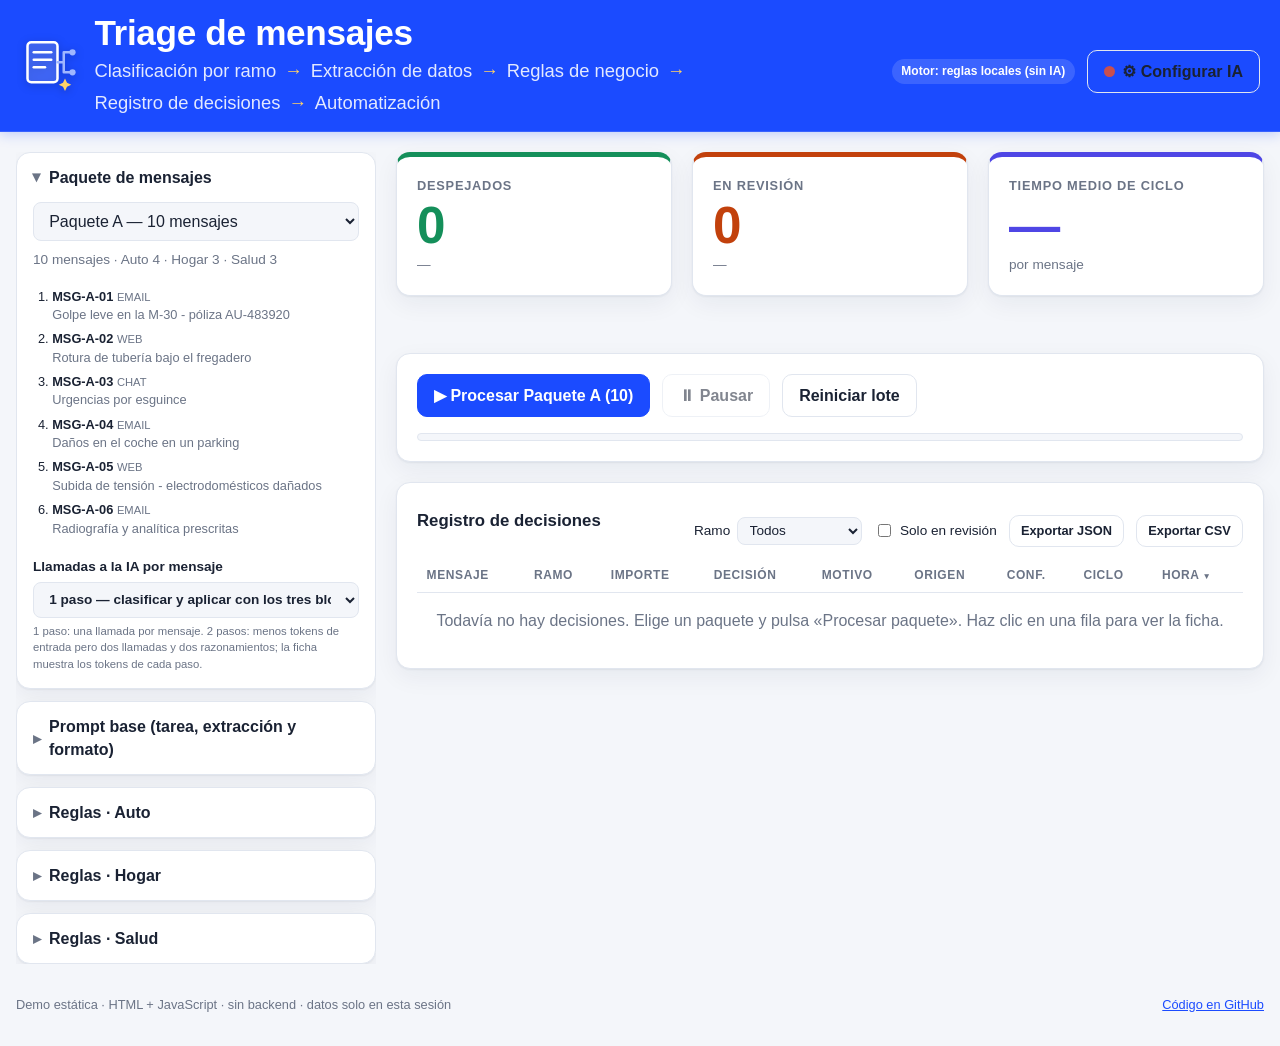
==== index.html @ 69321f31 "Update index.html Añadido el concepto de "automatización" a la cabecera" ====
<!DOCTYPE html>
<html lang="es">
<head>
  <meta charset="utf-8">
  <meta name="viewport" content="width=device-width, initial-scale=1">
  <title>Triage de mensajes — seguros</title>
  <meta name="description" content="Demo de triaje de mensajes de clientes de una aseguradora: clasificación por ramo, extracción de datos y aplicación de reglas con Azure AI Foundry.">
  <link rel="stylesheet" href="styles.css">
</head>
<body>
  <header class="topbar">
    <div class="brand">
      <svg class="brand-icon" viewBox="0 0 48 48" width="60" height="60" aria-hidden="true" focusable="false">
        <!-- documento con líneas de texto -->
        <rect x="6" y="5" width="24" height="32" rx="3" fill="rgba(255,255,255,.16)" stroke="#fff" stroke-width="2"/>
        <line x1="11" y1="13" x2="25" y2="13" stroke="#fff" stroke-width="2" stroke-linecap="round"/>
        <line x1="11" y1="19" x2="25" y2="19" stroke="#fff" stroke-width="2" stroke-linecap="round"/>
        <line x1="11" y1="25" x2="20" y2="25" stroke="#fff" stroke-width="2" stroke-linecap="round"/>
        <!-- ramificación de clasificación -->
        <path d="M30 21 H35 M35 21 V13 H41 M35 21 V29 H41" fill="none" stroke="#9fb6ff" stroke-width="2" stroke-linecap="round" stroke-linejoin="round"/>
        <circle cx="42" cy="13" r="2.5" fill="#9fb6ff"/>
        <circle cx="42" cy="29" r="2.5" fill="#9fb6ff"/>
        <!-- destello de IA -->
        <path d="M36 34 l1.6 3.4 3.4 1.6 -3.4 1.6 -1.6 3.4 -1.6 -3.4 -3.4 -1.6 3.4 -1.6 z" fill="#ffd166"/>
      </svg>
      <div>
        <h1>Triage de mensajes</h1>
        <p class="subtitle">
          <span>Clasificación por ramo</span><span class="arrow" aria-hidden="true">→</span>
          <span>Extracción de datos</span><span class="arrow" aria-hidden="true">→</span>
          <span>Reglas de negocio</span><span class="arrow" aria-hidden="true">→</span>
          <span>Registro de decisiones</span><span class="arrow" aria-hidden="true">→</span>
          <span>Automatización</span>
        </p>
      </div>
    </div>
    <div class="row">
      <span id="mode-badge" class="badge">Motor: reglas</span>
      <button id="btn-toggle-config" class="btn btn-ghost btn-topbar" type="button" aria-expanded="false" aria-controls="config-panel"><span id="ai-dot" class="dot dot-off" aria-hidden="true"></span> ⚙ Configurar IA</button>
    </div>
  </header>

  <!-- Conexión Azure AI Foundry (arriba, plegable) -->
  <section id="config-panel" class="card config" hidden>
    <h2>Azure AI Foundry</h2>
    <p class="hint">
      La configuración se guarda solo en <code>sessionStorage</code> (se borra al cerrar la pestaña) y la clave se envía
      directamente a tu endpoint de Azure. Sin clave, el triaje usa un motor local de reglas por palabras clave (modo degradado).
    </p>
    <div class="grid-2">
      <label>
        <span>Endpoint</span>
        <input id="cfg-endpoint" type="url" placeholder="https://mi-recurso.services.ai.azure.com/openai/v1/responses" autocomplete="off" spellcheck="false">
        <small>URL del recurso. Si pegas la URL completa del portal (<code>…/openai/v1/responses</code> o <code>…/chat/completions</code>) la ruta se selecciona sola.</small>
      </label>
      <label>
        <span>Deployment / modelo</span>
        <input id="cfg-deployment" type="text" placeholder="gpt-5-nano" autocomplete="off" spellcheck="false">
      </label>
      <label>
        <span>Ruta de API</span>
        <select id="cfg-route">
          <option value="v1">v1 — /openai/v1/chat/completions (sin api-version)</option>
          <option value="responses">Responses API — /openai/v1/responses (sin api-version)</option>
          <option value="deployments">Clásica — /openai/deployments/{deployment}/chat/completions</option>
          <option value="models">Foundry Models — /models/chat/completions</option>
        </select>
      </label>
      <label>
        <span>API version <small>(solo rutas clásica y Foundry Models)</small></span>
        <input id="cfg-api-version" type="text" placeholder="2024-10-21 · 2024-05-01-preview" autocomplete="off" spellcheck="false">
      </label>
      <label>
        <span>API key</span>
        <input id="cfg-api-key" type="password" placeholder="••••••••••••••••" autocomplete="off" spellcheck="false">
      </label>
    </div>
    <div class="row">
      <button id="btn-test-ai" class="btn" type="button">Probar conexión</button>
      <button id="btn-clear-ai" class="btn btn-ghost" type="button">Borrar clave</button>
      <span id="ai-status" class="status" role="status" aria-live="polite"></span>
    </div>
  </section>

  <div class="layout">
    <!-- Barra lateral de ajustes -->
    <aside class="sidebar" aria-label="Ajustes">
      <details class="card section" open>
        <summary>Paquete de mensajes</summary>
        <div class="section-body">
          <select id="sel-paquete" aria-label="Paquete de mensajes"></select>
          <p id="paquete-desc" class="hint"></p>
          <ol id="paquete-lista" class="msg-list"></ol>
          <label>
            <span>Llamadas a la IA por mensaje</span>
            <select id="sel-estrategia">
              <option value="1paso">1 paso — clasificar y aplicar con los tres bloques de reglas</option>
              <option value="2pasos">2 pasos — clasificar ramo, luego reglas solo de ese ramo</option>
            </select>
            <small>1 paso: una llamada por mensaje. 2 pasos: menos tokens de entrada pero dos llamadas y dos razonamientos; la ficha muestra los tokens de cada paso.</small>
          </label>
        </div>
      </details>
      <div id="prompt-sections"></div>
    </aside>

    <!-- Panel principal -->
    <main class="content">
      <section class="counters" aria-label="Indicadores">
        <article class="card counter counter-ok">
          <span class="counter-label">Despejados</span>
          <span id="cnt-cleared" class="counter-value">0</span>
          <span id="pct-cleared" class="counter-sub">—</span>
        </article>
        <article class="card counter counter-review">
          <span class="counter-label">En revisión</span>
          <span id="cnt-review" class="counter-value">0</span>
          <span id="pct-review" class="counter-sub">—</span>
        </article>
        <article class="card counter counter-time">
          <span class="counter-label">Tiempo medio de ciclo</span>
          <span id="cnt-cycle" class="counter-value">—</span>
          <span id="cycle-sub" class="counter-sub">por mensaje</span>
        </article>
      </section>
      <div id="ramo-chips" class="chips" aria-label="Desglose por ramo"></div>

      <section class="card actions">
        <div class="row wrap">
          <button id="btn-run" class="btn btn-primary" type="button">▶ Procesar paquete</button>
          <button id="btn-pause" class="btn" type="button" disabled>⏸ Pausar</button>
          <button id="btn-reset" class="btn btn-ghost" type="button">Reiniciar lote</button>
          <span id="run-status" class="status" role="status" aria-live="polite"></span>
        </div>
        <div class="progress" aria-hidden="true"><div id="progress-bar" class="progress-bar"></div></div>
      </section>

      <section class="card log">
        <div class="row wrap between">
          <h2>Registro de decisiones <span id="log-count" class="muted"></span></h2>
          <div class="row wrap">
            <label class="inline">Ramo
              <select id="filter-ramo">
                <option value="">Todos</option>
                <option>Auto</option>
                <option>Hogar</option>
                <option>Salud</option>
                <option>Indeterminado</option>
              </select>
            </label>
            <label class="inline"><input id="filter-review" type="checkbox"> Solo en revisión</label>
            <button id="btn-export-json" class="btn btn-ghost btn-sm" type="button">Exportar JSON</button>
            <button id="btn-export-csv" class="btn btn-ghost btn-sm" type="button">Exportar CSV</button>
          </div>
        </div>
        <div class="table-wrap">
          <table id="log-table">
            <thead>
              <tr>
                <th data-sort="id">Mensaje</th>
                <th data-sort="ramo">Ramo</th>
                <th data-sort="importe">Importe</th>
                <th data-sort="decision">Decisión</th>
                <th>Motivo</th>
                <th data-sort="origen">Origen</th>
                <th data-sort="confianza">Conf.</th>
                <th data-sort="duracion_ms">Ciclo</th>
                <th data-sort="timestamp">Hora</th>
              </tr>
            </thead>
            <tbody id="log-body"></tbody>
          </table>
          <p id="log-empty" class="muted center">Todavía no hay decisiones. Elige un paquete y pulsa «Procesar paquete». Haz clic en una fila para ver la ficha.</p>
        </div>
      </section>
    </main>
  </div>

  <!-- Ficha de un mensaje -->
  <dialog id="modal" class="modal" aria-labelledby="modal-title">
    <div class="modal-head">
      <div>
        <h2 id="modal-title"></h2>
        <p id="modal-subtitle" class="muted"></p>
      </div>
      <button id="modal-close" class="btn btn-ghost" type="button" aria-label="Cerrar">✕</button>
    </div>
    <div class="modal-body">
      <div class="modal-col">
        <h3>Mensaje</h3>
        <dl id="modal-mensaje" class="kv"></dl>
        <pre id="modal-texto" class="msg-text"></pre>
        <h3>Datos extraídos</h3>
        <dl id="modal-datos" class="kv"></dl>
      </div>
      <div class="modal-col modal-decision">
        <h3>Ramo</h3>
        <p id="modal-ramo"></p>
        <ul id="modal-ramo-criterios" class="ramo-criterios"></ul>
        <h3>Criterios de decisión</h3>
        <ul id="modal-criterios" class="criterios"></ul>
        <h3>Decisión</h3>
        <dl id="modal-resultado" class="kv"></dl>
        <details>
          <summary>Respuesta cruda del modelo</summary>
          <pre id="modal-raw" class="raw"></pre>
        </details>
      </div>
    </div>
  </dialog>

  <footer class="footer">
    <span>Demo estática · HTML + JavaScript · sin backend · datos solo en esta sesión</span>
    <a href="https://github.com/nachoenjuto/fnol-triage" target="_blank" rel="noopener">Código en GitHub</a>
  </footer>

  <script src="data/mensajes.js"></script>
  <script src="prompts.js"></script>
  <script src="app.js"></script>
</body>
</html>
---- styles.css ----
:root {
  --bg: #f4f6fa;
  --surface: #ffffff;
  --text: #1a2233;
  --muted: #6b7486;
  --border: #e1e6ef;
  --primary: #1B4BFF;
  --header: #1B4BFF;
  --primary-ink: #ffffff;
  --ok: #148f5a;
  --ok-bg: #e6f6ee;
  --review: #c2410c;
  --review-bg: #fff1e8;
  --time: #4f46e5;
  --time-bg: #eef0ff;
  --error: #b91c1c;
  --auto: #0e7490;   --auto-bg: #e0f7fa;
  --hogar: #7c3aed;  --hogar-bg: #f1eafe;
  --salud: #be185d;  --salud-bg: #fce7f3;
  --radius: 14px;
  --shadow: 0 1px 2px rgba(20, 30, 60, .06), 0 8px 24px rgba(20, 30, 60, .06);
  color-scheme: light dark;
}
@media (prefers-color-scheme: dark) {
  :root {
    --bg: #0f1420; --surface: #182034; --text: #e8ecf5; --muted: #97a1b8; --border: #2a3450;
    --ok-bg: #0f2e22; --review-bg: #3a1d0e; --time-bg: #1c1f4a;
    --auto-bg: #0b2f36; --hogar-bg: #2a1a4d; --salud-bg: #451028;
    --shadow: 0 1px 2px rgba(0, 0, 0, .4), 0 8px 24px rgba(0, 0, 0, .35);
  }
}

* { box-sizing: border-box; }
html, body { margin: 0; }
body { font-family: -apple-system, BlinkMacSystemFont, "Segoe UI", Inter, Roboto, sans-serif; background: var(--bg); color: var(--text); line-height: 1.45; }
h1 { font-size: 2.2rem; margin: 0; letter-spacing: -.01em; line-height: 1.1; }
h2 { font-size: 1.05rem; margin: 0 0 .5rem; }
h3 { font-size: .8rem; text-transform: uppercase; letter-spacing: .06em; color: var(--muted); margin: 1rem 0 .4rem; }
code { font-family: ui-monospace, SFMono-Regular, Menlo, monospace; font-size: .9em; }
a { color: var(--primary); }
.small { font-size: .8rem; }

.topbar { display: flex; align-items: center; justify-content: space-between; gap: 1rem; padding: .9rem 1.25rem; background: var(--header); color: #fff; border-bottom: 1px solid rgba(255,255,255,.12); position: sticky; top: 0; z-index: 5; box-shadow: 0 2px 12px rgba(27, 75, 255, .25); }
.brand { display: flex; align-items: center; gap: .9rem; }
.brand-icon { flex: none; filter: drop-shadow(0 2px 4px rgba(0,0,0,.25)); }
.subtitle { margin: .3rem 0 0; color: rgba(255,255,255,.88); font-size: 1.15rem; display: flex; flex-wrap: wrap; align-items: center; gap: .35rem .5rem; }
.subtitle .arrow { color: #ffd166; font-weight: 700; }
.topbar .badge { background: rgba(255,255,255,.14); color: #fff; }
.btn-topbar { background: #fff; color: var(--header); border-color: #fff; display: inline-flex; align-items: center; gap: .45rem; white-space: nowrap; }
.btn-topbar:hover { background: #eef2ff; }
.dot { width: .7rem; height: .7rem; border-radius: 50%; display: inline-block; }
.dot-on { background: #3a9d5d; }
.dot-off { background: #c94f4f; }

.card { background: var(--surface); border: 1px solid var(--border); border-radius: var(--radius); padding: 1.25rem; box-shadow: var(--shadow); }
.config { margin: 1.25rem 1rem 0; }

/* Layout dos columnas */
.layout { display: grid; grid-template-columns: 360px minmax(0, 1fr); gap: 1.25rem; padding: 1.25rem 1rem 2rem; align-items: start; }
.sidebar { display: grid; gap: .75rem; position: sticky; top: 4.5rem; max-height: calc(100vh - 5.5rem); overflow-y: auto; }
#prompt-sections { display: grid; gap: .75rem; }
.content { display: grid; gap: 1.25rem; min-width: 0; }
.content > * { min-width: 0; }
@media (max-width: 960px) {
  .layout { grid-template-columns: 1fr; }
  .sidebar { position: static; max-height: none; }
}

/* Secciones colapsables */
.section { padding: 0; }
.section > summary { cursor: pointer; padding: .8rem 1rem; font-weight: 700; list-style: none; display: flex; align-items: center; gap: .5rem; }
.section > summary::before { content: '▸'; color: var(--muted); transition: transform .15s; }
.section[open] > summary::before { transform: rotate(90deg); }
.section > summary::-webkit-details-marker { display: none; }
.section-body { padding: 0 1rem 1rem; display: grid; gap: .6rem; }
.edited-flag { font-size: .7rem; font-weight: 600; color: var(--review); background: var(--review-bg); padding: .1rem .45rem; border-radius: 999px; }
.msg-list { margin: 0; padding-left: 1.2rem; font-size: .8rem; display: grid; gap: .35rem; max-height: 260px; overflow-y: auto; }
.msg-id { font-weight: 700; }
.msg-canal { color: var(--muted); font-size: .7rem; text-transform: uppercase; }
.msg-asunto { color: var(--muted); }

/* Formularios */
.hint { color: var(--muted); font-size: .85rem; margin: 0 0 .5rem; }
.grid-2 { display: grid; grid-template-columns: repeat(auto-fit, minmax(240px, 1fr)); gap: .9rem 1.25rem; }
label { display: grid; gap: .3rem; font-size: .85rem; font-weight: 600; }
label small { font-weight: 400; color: var(--muted); }
label.inline { display: inline-flex; align-items: center; gap: .4rem; font-weight: 500; }
input[type="text"], input[type="url"], input[type="password"], select, textarea { width: 100%; padding: .55rem .7rem; border: 1px solid var(--border); border-radius: 8px; background: var(--bg); color: var(--text); font: inherit; }
textarea { font-family: ui-monospace, SFMono-Regular, Menlo, monospace; font-size: .78rem; line-height: 1.4; resize: vertical; }
input:focus, select:focus, textarea:focus { outline: 2px solid var(--primary); outline-offset: 1px; }
label.inline select { width: auto; padding: .3rem .5rem; }

/* Botones */
.btn { font: inherit; font-weight: 600; padding: .55rem 1rem; border-radius: 10px; cursor: pointer; border: 1px solid var(--border); background: var(--surface); color: var(--text); transition: transform .06s ease, background .15s; }
.btn:hover { background: var(--bg); }
.btn:active { transform: translateY(1px); }
.btn:disabled { opacity: .55; cursor: not-allowed; }
.btn-primary { background: var(--primary); color: var(--primary-ink); border-color: var(--primary); }
.btn-primary:hover { background: #1849c9; }
.btn-ghost { background: transparent; }
.btn-sm { padding: .35rem .7rem; font-size: .8rem; }

.row { display: flex; align-items: center; gap: .75rem; margin-top: .75rem; }
.row.wrap { flex-wrap: wrap; }
.row.between { justify-content: space-between; margin-top: 0; }
.status { font-size: .85rem; color: var(--muted); }
.status.ok { color: var(--ok); }
.status.error { color: var(--error); }
.badge { font-size: .75rem; font-weight: 600; padding: .25rem .6rem; border-radius: 999px; background: var(--time-bg); color: var(--time); white-space: nowrap; }
.muted { color: var(--muted); font-weight: 400; }
.center { text-align: center; }

/* Contadores */
.counters { display: grid; grid-template-columns: repeat(auto-fit, minmax(200px, 1fr)); gap: 1.25rem; }
.counter { display: grid; gap: .25rem; border-top: 5px solid var(--border); }
.counter-label { font-size: .8rem; font-weight: 700; text-transform: uppercase; letter-spacing: .06em; color: var(--muted); }
.counter-value { font-size: 3.2rem; font-weight: 800; line-height: 1; font-variant-numeric: tabular-nums; }
.counter-sub { font-size: .85rem; color: var(--muted); }
.counter-ok { border-top-color: var(--ok); } .counter-ok .counter-value { color: var(--ok); }
.counter-review { border-top-color: var(--review); } .counter-review .counter-value { color: var(--review); }
.counter-time { border-top-color: var(--time); } .counter-time .counter-value { color: var(--time); }
.chips { display: flex; gap: .5rem; flex-wrap: wrap; margin-top: -.5rem; min-height: 1.6rem; }
.chip { font-size: .78rem; font-weight: 700; padding: .2rem .6rem; border-radius: 999px; background: var(--bg); border: 1px solid var(--border); }
.chip-auto { color: var(--auto); background: var(--auto-bg); }
.chip-hogar { color: var(--hogar); background: var(--hogar-bg); }
.chip-salud { color: var(--salud); background: var(--salud-bg); }

/* Progreso */
.actions .row { margin-top: 0; }
.progress { height: 8px; background: var(--bg); border-radius: 999px; overflow: hidden; margin-top: 1rem; border: 1px solid var(--border); }
.progress-bar { height: 100%; width: 0; background: linear-gradient(90deg, var(--primary), var(--time)); transition: width .15s; }

/* Registro */
.table-wrap { overflow-x: auto; margin-top: .75rem; }
table { width: 100%; border-collapse: collapse; font-size: .85rem; }
th, td { text-align: left; padding: .5rem .6rem; border-bottom: 1px solid var(--border); vertical-align: top; white-space: nowrap; }
th { font-size: .75rem; text-transform: uppercase; letter-spacing: .05em; color: var(--muted); position: sticky; top: 0; background: var(--surface); }
th[data-sort] { cursor: pointer; user-select: none; }
th[data-sort]:hover { color: var(--text); }
th[data-sort].sorted::after { content: ' ▲'; font-size: .7em; }
th[data-sort].sorted[data-dir="desc"]::after { content: ' ▼'; }
td.motivo { white-space: normal; min-width: 260px; max-width: 480px; }
tbody tr { cursor: pointer; }
tbody tr:hover { background: var(--bg); }
tbody tr:focus { outline: 2px solid var(--primary); outline-offset: -2px; }
.row-review td:first-child { border-left: 3px solid var(--review); }
.row-ok td:first-child { border-left: 3px solid transparent; }
.pill { font-size: .75rem; font-weight: 700; padding: .2rem .55rem; border-radius: 999px; white-space: nowrap; }
.pill-ok { background: var(--ok-bg); color: var(--ok); }
.pill-review { background: var(--review-bg); color: var(--review); }
.pill-ramo-auto { background: var(--auto-bg); color: var(--auto); }
.pill-ramo-hogar { background: var(--hogar-bg); color: var(--hogar); }
.pill-ramo-salud { background: var(--salud-bg); color: var(--salud); }
.pill-ramo-indeterminado { background: var(--bg); color: var(--muted); border: 1px solid var(--border); }
.mark { font-size: .8rem; font-weight: 700; }
.mark.ok { color: var(--ok); }
.mark.ko { color: var(--review); }

/* Modal */
.modal { border: 1px solid var(--border); border-radius: var(--radius); padding: 0; width: min(1100px, 94vw); max-height: 90vh; background: var(--surface); color: var(--text); box-shadow: var(--shadow); }
.modal::backdrop { background: rgba(10, 15, 30, .55); }
.modal-head { display: flex; justify-content: space-between; align-items: flex-start; gap: 1rem; padding: 1rem 1.25rem; border-bottom: 1px solid var(--border); position: sticky; top: 0; background: var(--surface); }
.modal-head h2 { margin: 0 0 .25rem; }
.modal-head p { margin: 0; }
.modal-body { display: grid; grid-template-columns: 1fr 1fr; gap: 1.5rem; padding: 1rem 1.25rem 1.5rem; max-height: calc(90vh - 5rem); overflow-y: auto; }
.modal-col { min-width: 0; }
.modal-decision { border-left: 1px solid var(--border); padding-left: 1.5rem; }
@media (max-width: 760px) { .modal-body { grid-template-columns: 1fr; } .modal-decision { border-left: 0; padding-left: 0; } }
.kv { display: grid; grid-template-columns: max-content 1fr; gap: .3rem 1rem; margin: 0; font-size: .85rem; }
.kv dt { color: var(--muted); font-weight: 600; }
.kv dd { margin: 0; overflow-wrap: anywhere; }
.msg-text { white-space: pre-wrap; font: inherit; font-size: .85rem; background: var(--bg); border: 1px solid var(--border); border-radius: 8px; padding: .75rem; margin: .5rem 0 0; }
.criterios { list-style: none; margin: 0; padding: 0; display: grid; gap: .5rem; font-size: .85rem; }
.crit { display: flex; gap: .6rem; padding: .5rem .6rem; border-radius: 8px; border: 1px solid var(--border); }
.crit small { color: var(--muted); }
.crit-icon { font-weight: 800; width: 1.2rem; text-align: center; }
.crit-cumple { background: var(--ok-bg); } .crit-cumple .crit-icon { color: var(--ok); }
.crit-incumple { background: var(--review-bg); } .crit-incumple .crit-icon { color: var(--review); }
.crit-no_aplica { opacity: .7; } .crit-no_aplica .crit-icon { color: var(--muted); }
.raw { font-size: .75rem; white-space: pre-wrap; background: var(--bg); border: 1px solid var(--border); border-radius: 8px; padding: .6rem; max-height: 260px; overflow: auto; }

.footer { display: flex; justify-content: space-between; gap: 1rem; flex-wrap: wrap; padding: 0 1rem 2rem; font-size: .8rem; color: var(--muted); }
@media (max-width: 600px) { .counter-value { font-size: 2.4rem; } .topbar { flex-direction: column; align-items: flex-start; } }

.ramo-criterios { margin: .25rem 0 0; padding-left: 1.2rem; font-size: .85rem; display: grid; gap: .2rem; }
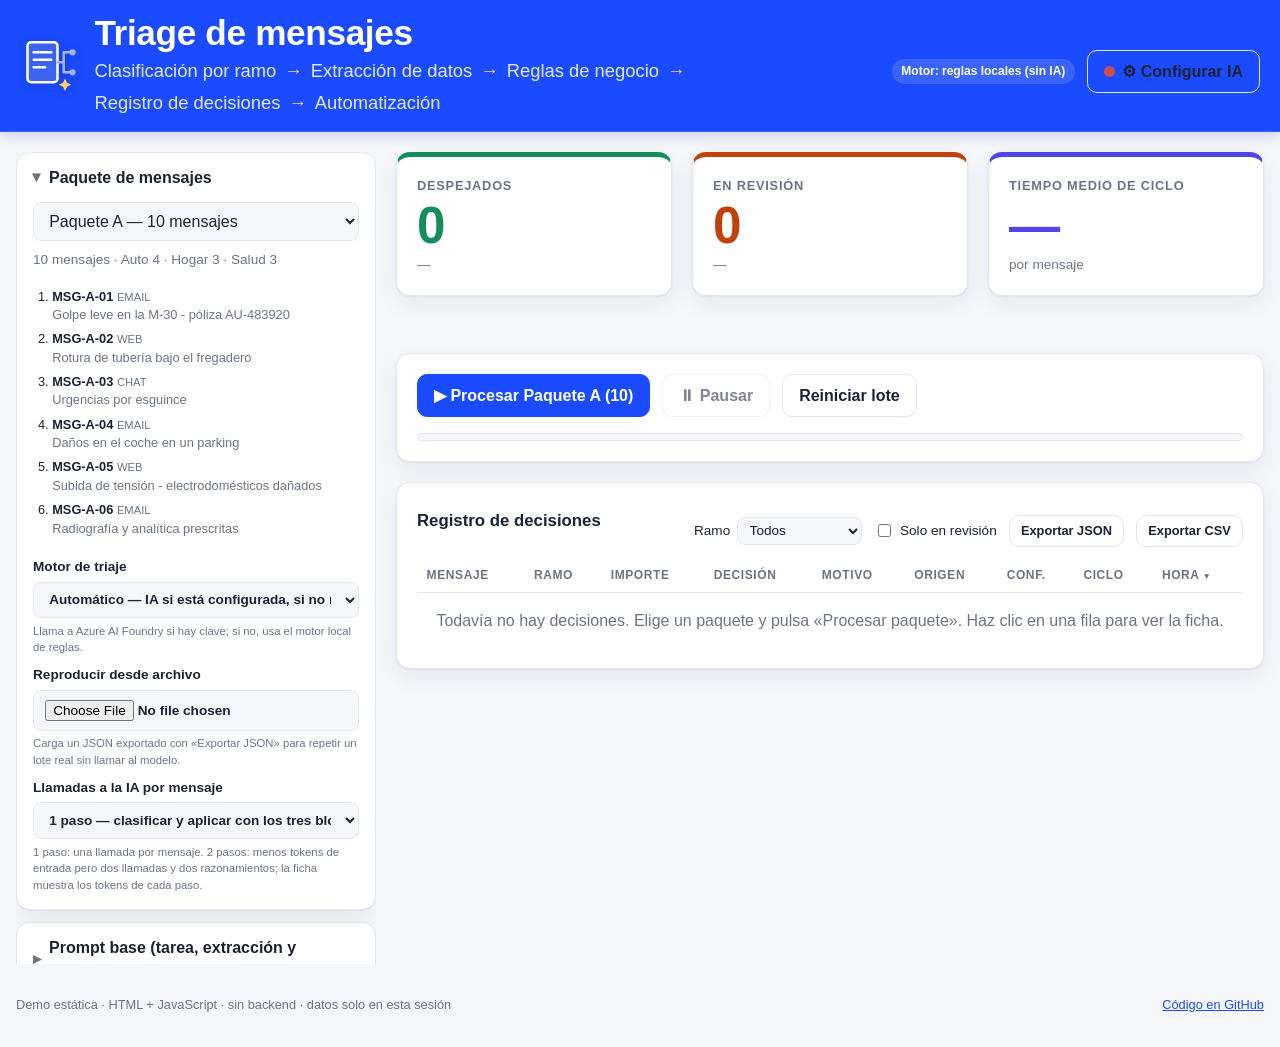
==== commit e5436a20: "Reproducción de resultados guardados y desde archivo; ficha con cajas y cabeceras - data/resultados." ====
--- a/index.html
+++ b/index.html
@@ -92,6 +92,20 @@
           <p id="paquete-desc" class="hint"></p>
           <ol id="paquete-lista" class="msg-list"></ol>
           <label>
+            <span>Motor de triaje</span>
+            <select id="sel-motor">
+              <option value="auto">Automático — IA si está configurada, si no reglas locales</option>
+              <option value="guardado">Resultados guardados — reproducción (5–7 s por mensaje)</option>
+              <option value="archivo" disabled>Archivo cargado — reproducción (5–7 s por mensaje)</option>
+            </select>
+            <small id="motor-hint"></small>
+          </label>
+          <label>
+            <span>Reproducir desde archivo</span>
+            <input id="file-replay" type="file" accept="application/json,.json">
+            <small>Carga un JSON exportado con «Exportar JSON» para repetir un lote real sin llamar al modelo.</small>
+          </label>
+          <label>
             <span>Llamadas a la IA por mensaje</span>
             <select id="sel-estrategia">
               <option value="1paso">1 paso — clasificar y aplicar con los tres bloques de reglas</option>
@@ -191,7 +205,7 @@
         <dl id="modal-mensaje" class="kv"></dl>
         <pre id="modal-texto" class="msg-text"></pre>
         <h3>Datos extraídos</h3>
-        <dl id="modal-datos" class="kv"></dl>
+        <div class="box"><dl id="modal-datos" class="kv"></dl></div>
       </div>
       <div class="modal-col modal-decision">
         <h3>Ramo</h3>
@@ -215,6 +229,7 @@
   </footer>
 
   <script src="data/mensajes.js"></script>
+  <script src="data/resultados.js"></script>
   <script src="prompts.js"></script>
   <script src="app.js"></script>
 </body>
--- a/styles.css
+++ b/styles.css
@@ -36,6 +36,9 @@
 h1 { font-size: 2.2rem; margin: 0; letter-spacing: -.01em; line-height: 1.1; }
 h2 { font-size: 1.05rem; margin: 0 0 .5rem; }
 h3 { font-size: .8rem; text-transform: uppercase; letter-spacing: .06em; color: var(--muted); margin: 1rem 0 .4rem; }
+.modal h3 { font-size: .95rem; letter-spacing: .04em; color: var(--text); margin: 1.25rem 0 .6rem; padding: 0 0 .35rem .6rem; border-bottom: 2px solid var(--border); border-left: 4px solid var(--primary); line-height: 1.2; }
+.modal h3:first-child { margin-top: .25rem; }
+.box { background: var(--bg); border: 1px solid var(--border); border-radius: 8px; padding: .75rem; }
 code { font-family: ui-monospace, SFMono-Regular, Menlo, monospace; font-size: .9em; }
 a { color: var(--primary); }
 .small { font-size: .8rem; }
@@ -85,7 +88,7 @@
 label { display: grid; gap: .3rem; font-size: .85rem; font-weight: 600; }
 label small { font-weight: 400; color: var(--muted); }
 label.inline { display: inline-flex; align-items: center; gap: .4rem; font-weight: 500; }
-input[type="text"], input[type="url"], input[type="password"], select, textarea { width: 100%; padding: .55rem .7rem; border: 1px solid var(--border); border-radius: 8px; background: var(--bg); color: var(--text); font: inherit; }
+input[type="text"], input[type="url"], input[type="password"], input[type="file"], select, textarea { width: 100%; padding: .55rem .7rem; border: 1px solid var(--border); border-radius: 8px; background: var(--bg); color: var(--text); font: inherit; }
 textarea { font-family: ui-monospace, SFMono-Regular, Menlo, monospace; font-size: .78rem; line-height: 1.4; resize: vertical; }
 input:focus, select:focus, textarea:focus { outline: 2px solid var(--primary); outline-offset: 1px; }
 label.inline select { width: auto; padding: .3rem .5rem; }
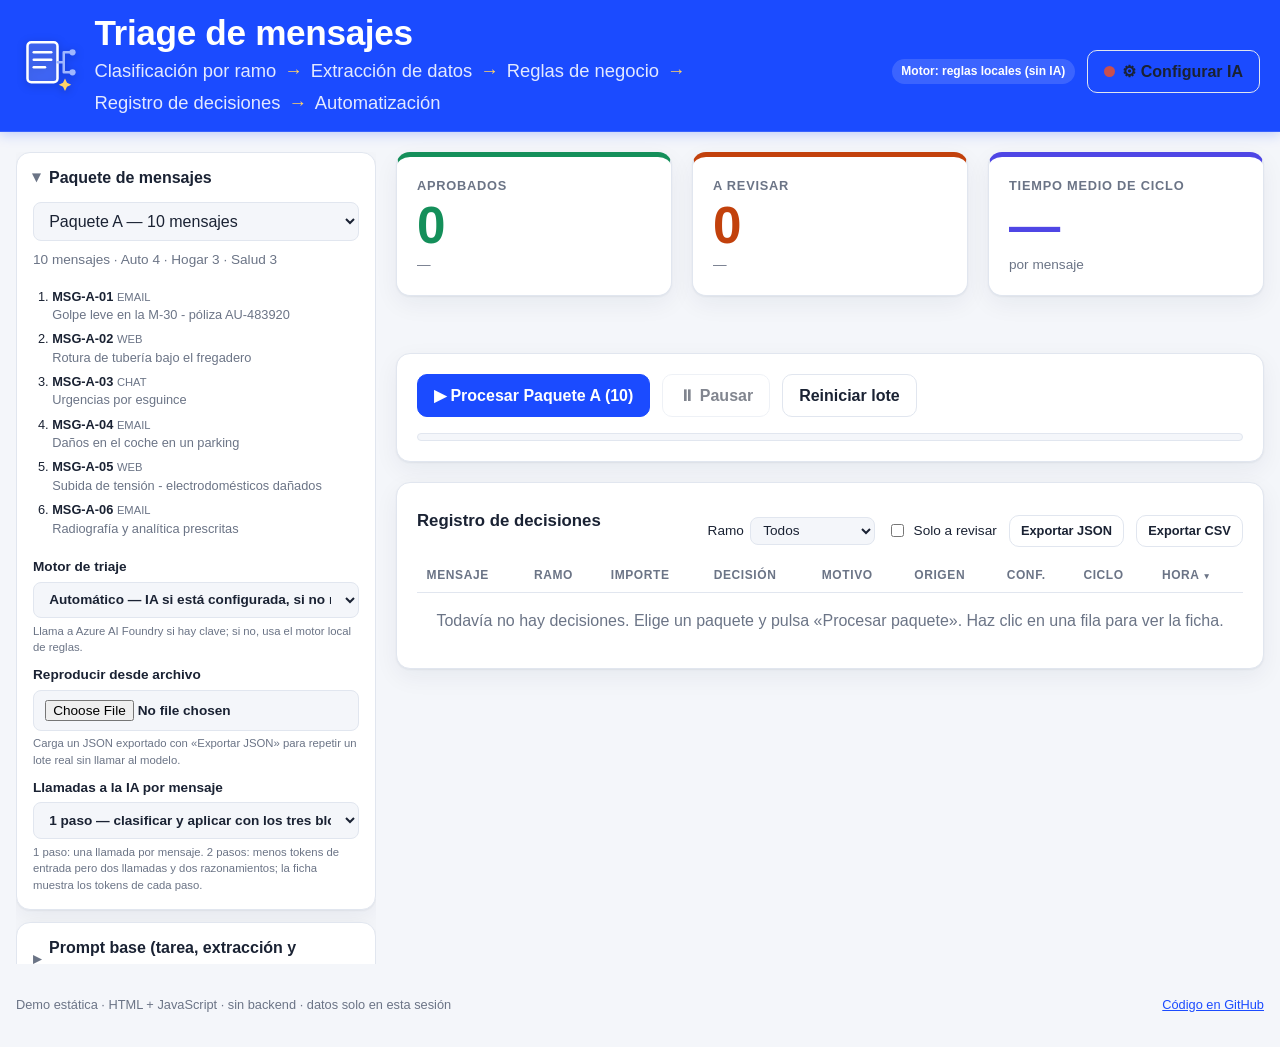
==== commit 5908f57f: "Etiquetas de decisión: Aprobado / A revisar Co-Authored-By: Claude Opus 5 <noreply@anthropic.com>" ====
--- a/index.html
+++ b/index.html
@@ -122,12 +122,12 @@
     <main class="content">
       <section class="counters" aria-label="Indicadores">
         <article class="card counter counter-ok">
-          <span class="counter-label">Despejados</span>
+          <span class="counter-label">Aprobados</span>
           <span id="cnt-cleared" class="counter-value">0</span>
           <span id="pct-cleared" class="counter-sub">—</span>
         </article>
         <article class="card counter counter-review">
-          <span class="counter-label">En revisión</span>
+          <span class="counter-label">A revisar</span>
           <span id="cnt-review" class="counter-value">0</span>
           <span id="pct-review" class="counter-sub">—</span>
         </article>
@@ -162,7 +162,7 @@
                 <option>Indeterminado</option>
               </select>
             </label>
-            <label class="inline"><input id="filter-review" type="checkbox"> Solo en revisión</label>
+            <label class="inline"><input id="filter-review" type="checkbox"> Solo a revisar</label>
             <button id="btn-export-json" class="btn btn-ghost btn-sm" type="button">Exportar JSON</button>
             <button id="btn-export-csv" class="btn btn-ghost btn-sm" type="button">Exportar CSV</button>
           </div>
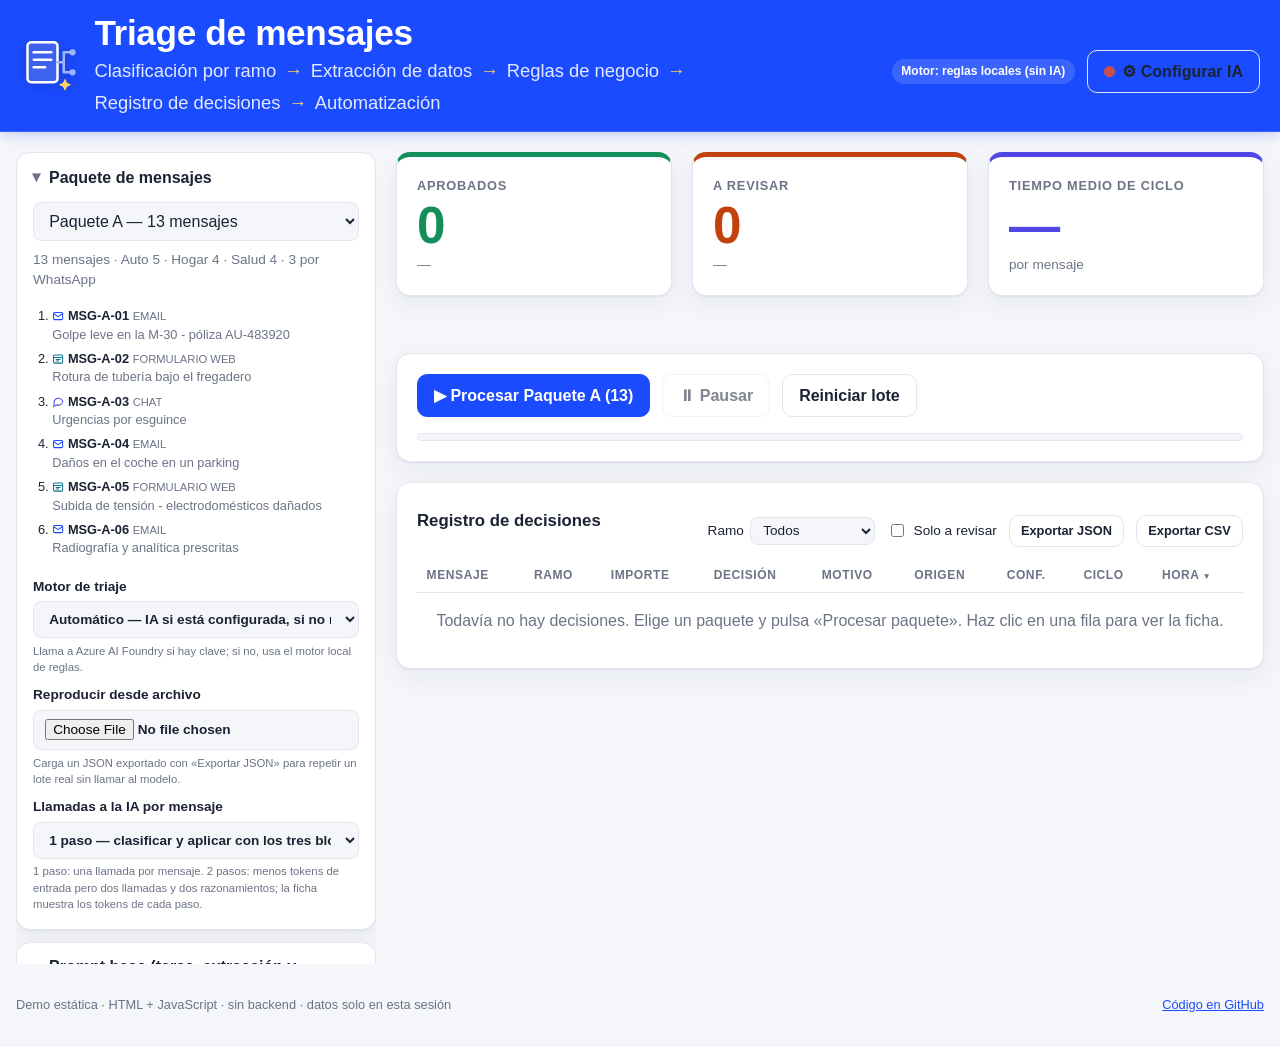
==== commit d7afd182: "Canal WhatsApp: nueve mensajes nuevos con fichas guardadas e iconos de canal - Tres mensajes de What" ====
--- a/index.html
+++ b/index.html
@@ -201,7 +201,7 @@
     </div>
     <div class="modal-body">
       <div class="modal-col">
-        <h3>Mensaje</h3>
+        <h3 id="modal-h-mensaje">Mensaje</h3>
         <dl id="modal-mensaje" class="kv"></dl>
         <pre id="modal-texto" class="msg-text"></pre>
         <h3>Datos extraídos</h3>
--- a/styles.css
+++ b/styles.css
@@ -79,6 +79,15 @@
 .edited-flag { font-size: .7rem; font-weight: 600; color: var(--review); background: var(--review-bg); padding: .1rem .45rem; border-radius: 999px; }
 .msg-list { margin: 0; padding-left: 1.2rem; font-size: .8rem; display: grid; gap: .35rem; max-height: 260px; overflow-y: auto; }
 .msg-id { font-weight: 700; }
+.canal-icon { display: inline-flex; width: 1em; height: 1em; vertical-align: -.15em; color: var(--muted); }
+.canal-icon svg { width: 100%; height: 100%; }
+.canal-whatsapp { color: #25D366; }
+.canal-email { color: var(--primary); }
+.canal-telefono { color: var(--review); }
+.canal-chat { color: var(--time); }
+.canal-web { color: var(--auto); }
+.modal h3 .canal-icon { width: 1.25em; height: 1.25em; margin-right: .3rem; }
+.msg-list li .canal-icon { width: .95em; height: .95em; }
 .msg-canal { color: var(--muted); font-size: .7rem; text-transform: uppercase; }
 .msg-asunto { color: var(--muted); }
 
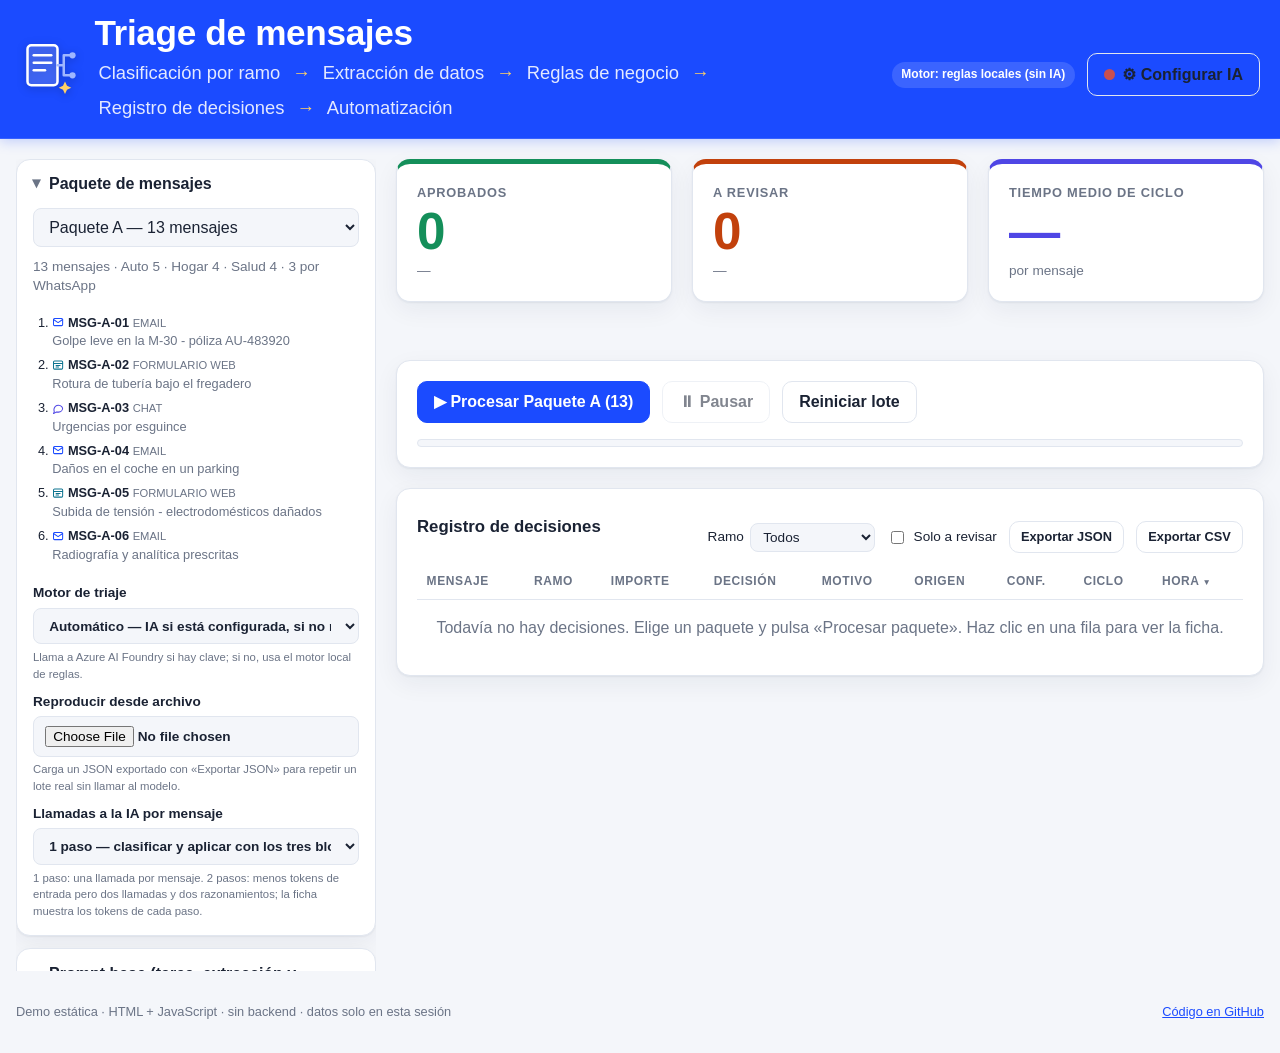
==== commit f8b19b8c: "Cabecera: panel emergente por fase con iconos Lucide y distintivo IA / Lógica de negocio Cada fase d" ====
--- a/index.html
+++ b/index.html
@@ -25,14 +25,19 @@
       </svg>
       <div>
         <h1>Triage de mensajes</h1>
-        <p class="subtitle">
-          <span>Clasificación por ramo</span><span class="arrow" aria-hidden="true">→</span>
-          <span>Extracción de datos</span><span class="arrow" aria-hidden="true">→</span>
-          <span>Reglas de negocio</span><span class="arrow" aria-hidden="true">→</span>
-          <span>Registro de decisiones</span><span class="arrow" aria-hidden="true">→</span>
-          <span>Automatización</span>
+        <p class="subtitle" id="phases">
+          <button type="button" class="phase" data-phase="ramo" aria-expanded="false">Clasificación por ramo</button><span class="arrow" aria-hidden="true">→</span>
+          <button type="button" class="phase" data-phase="datos" aria-expanded="false">Extracción de datos</button><span class="arrow" aria-hidden="true">→</span>
+          <button type="button" class="phase" data-phase="reglas" aria-expanded="false">Reglas de negocio</button><span class="arrow" aria-hidden="true">→</span>
+          <button type="button" class="phase" data-phase="registro" aria-expanded="false">Registro de decisiones</button><span class="arrow" aria-hidden="true">→</span>
+          <button type="button" class="phase" data-phase="automatizacion" aria-expanded="false">Automatización</button>
         </p>
       </div>
+    </div>
+    <!-- Panel emergente con la descripción de la fase (se rellena en app.js) -->
+    <div id="phase-pop" class="phase-pop" role="tooltip" hidden>
+      <div class="phase-pop-caret" aria-hidden="true"></div>
+      <div id="phase-pop-body" class="phase-pop-body"></div>
     </div>
     <div class="row">
       <span id="mode-badge" class="badge">Motor: reglas</span>
--- a/styles.css
+++ b/styles.css
@@ -48,6 +48,30 @@
 .brand-icon { flex: none; filter: drop-shadow(0 2px 4px rgba(0,0,0,.25)); }
 .subtitle { margin: .3rem 0 0; color: rgba(255,255,255,.88); font-size: 1.15rem; display: flex; flex-wrap: wrap; align-items: center; gap: .35rem .5rem; }
 .subtitle .arrow { color: #ffd166; font-weight: 700; }
+/* Fases de la cabecera: botones con aspecto de texto que abren el panel de descripción */
+.phase { font: inherit; color: inherit; background: transparent; border: 0; padding: .1rem .45rem; margin: 0 -.2rem; border-radius: 6px; cursor: pointer; line-height: inherit; transition: background .12s, color .12s; }
+.phase:hover, .phase:focus-visible, .phase.is-active { background: rgba(255,255,255,.18); color: #ffd166; outline: none; }
+.phase:focus-visible { box-shadow: 0 0 0 2px #ffd166; }
+.phase-pop { position: absolute; top: calc(100% + 10px); left: 0; width: min(440px, calc(100vw - 2rem)); background: var(--surface); color: var(--text); border: 1px solid var(--border); border-radius: 12px; box-shadow: 0 12px 32px rgba(10, 20, 50, .28); z-index: 6; }
+.phase-pop-body { padding: 1rem 1.1rem 1.1rem; max-height: 70vh; overflow-y: auto; }
+.phase-pop-caret { position: absolute; top: -7px; left: 24px; width: 12px; height: 12px; background: var(--surface); border-left: 1px solid var(--border); border-top: 1px solid var(--border); transform: rotate(45deg); }
+.phase-pop h3 { margin: 0 0 .35rem; font-size: 1rem; text-transform: none; letter-spacing: 0; color: var(--primary); }
+.phase-pop h4 { margin: .75rem 0 .35rem; font-size: .7rem; text-transform: uppercase; letter-spacing: .07em; color: var(--muted); font-weight: 700; }
+.phase-pop p { margin: 0; font-size: .88rem; line-height: 1.5; }
+.phase-pop .phase-desc { color: var(--muted); margin-bottom: .6rem; }
+.phase-pop .phase-cierre { margin-top: .8rem; padding-top: .7rem; border-top: 1px dashed var(--border); }
+.phase-list { list-style: none; margin: 0; padding: 0; display: grid; gap: .3rem; font-size: .86rem; }
+.phase-list.cols { grid-template-columns: 1fr 1fr; }
+.phase-list li { display: flex; align-items: center; gap: .55rem; }
+.phase-list li small { color: var(--muted); }
+.phase-ico { --c: var(--primary); flex: none; width: 1.7rem; height: 1.7rem; border-radius: 7px; display: inline-flex; align-items: center; justify-content: center; color: var(--c); background: color-mix(in srgb, var(--c) 12%, transparent); }
+.phase-ico svg { width: 1.05rem; height: 1.05rem; }
+.phase-badge { display: inline-flex; align-items: center; gap: .35rem; margin-top: .7rem; padding: .2rem .6rem; border-radius: 999px; font-size: .75rem; font-weight: 600; border: 1px solid; }
+.phase-badge svg { width: 1em; height: 1em; }
+.phase-badge-ia { color: #7a4d00; background: #fff1c2; border-color: #ffd166; } .phase-badge-ia svg { color: #e0a200; }
+.phase-badge-logica { color: #0f4c5c; background: #e0f2f7; border-color: #7cc4d6; } .phase-badge-logica svg { color: #0e7490; }
+@media (prefers-color-scheme: dark) { .phase-badge-ia { color: #ffd166; background: #3a2c07; } .phase-badge-logica { color: #9fe1f2; background: #0b2f36; border-color: #17677c; } }
+@media (max-width: 600px) { .phase-pop { left: 1rem !important; right: 1rem; width: auto; } .phase-pop-caret { display: none; } .phase-list.cols { grid-template-columns: 1fr; } }
 .topbar .badge { background: rgba(255,255,255,.14); color: #fff; }
 .btn-topbar { background: #fff; color: var(--header); border-color: #fff; display: inline-flex; align-items: center; gap: .45rem; white-space: nowrap; }
 .btn-topbar:hover { background: #eef2ff; }
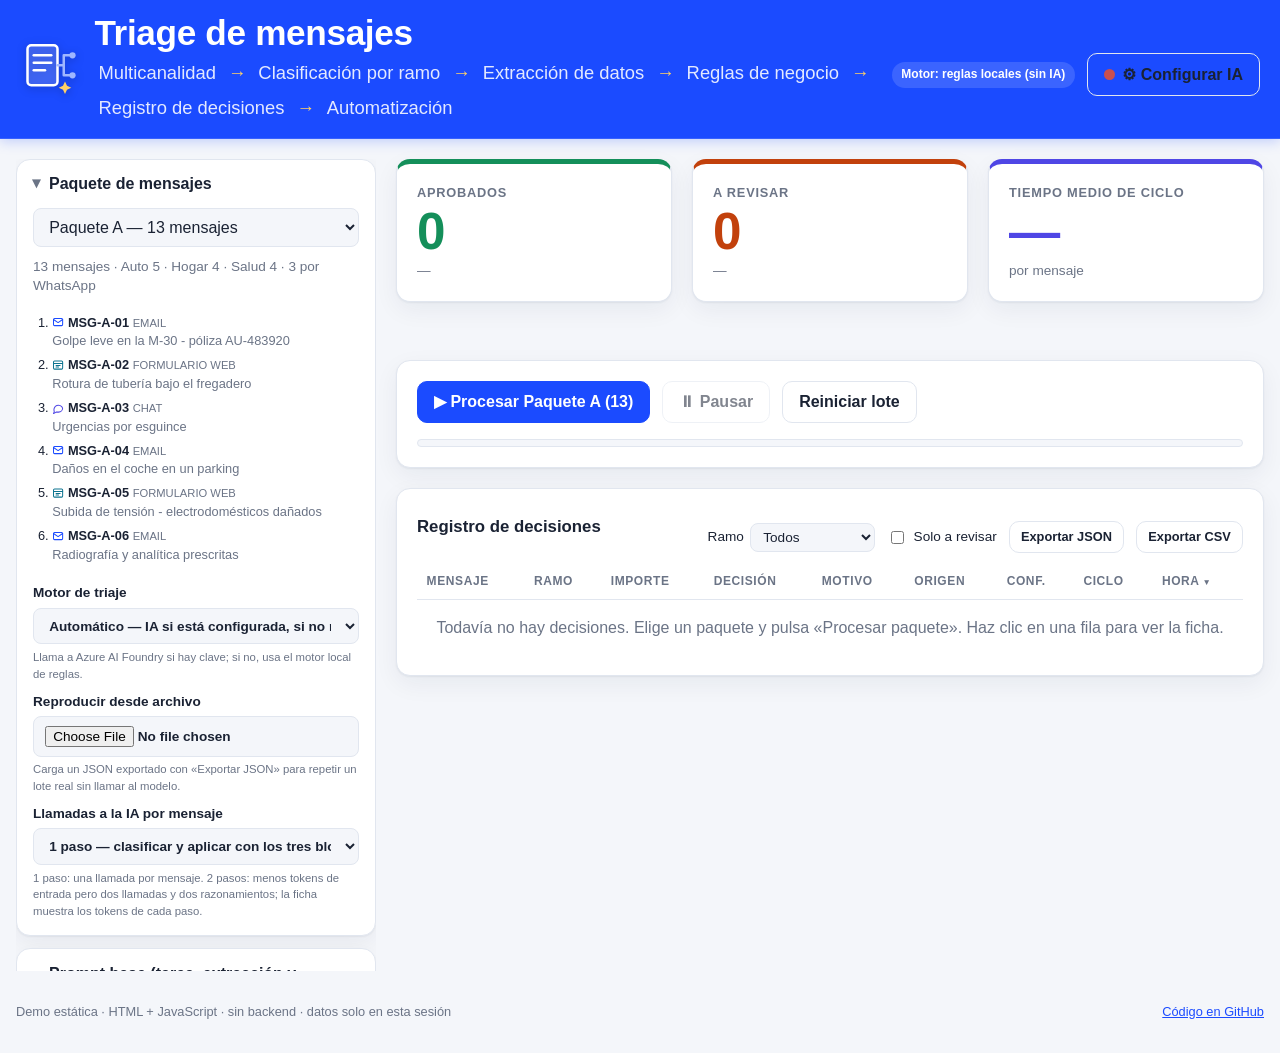
==== commit 889b5184: "Nueva fase Multicanalidad al inicio de la cabecera Reúne los canales de entrada (con un detalle por " ====
--- a/index.html
+++ b/index.html
@@ -4,7 +4,7 @@
   <meta charset="utf-8">
   <meta name="viewport" content="width=device-width, initial-scale=1">
   <title>Triage de mensajes — seguros</title>
-  <meta name="description" content="Demo de triaje de mensajes de clientes de una aseguradora: clasificación por ramo, extracción de datos y aplicación de reglas con Azure AI Foundry.">
+  <meta name="description" content="Demo de triaje multicanal de mensajes de clientes de una aseguradora: clasificación por ramo, extracción de datos y aplicación de reglas con Azure AI Foundry.">
   <link rel="stylesheet" href="styles.css">
 </head>
 <body>
@@ -26,6 +26,7 @@
       <div>
         <h1>Triage de mensajes</h1>
         <p class="subtitle" id="phases">
+          <button type="button" class="phase" data-phase="multicanal" aria-expanded="false">Multicanalidad</button><span class="arrow" aria-hidden="true">→</span>
           <button type="button" class="phase" data-phase="ramo" aria-expanded="false">Clasificación por ramo</button><span class="arrow" aria-hidden="true">→</span>
           <button type="button" class="phase" data-phase="datos" aria-expanded="false">Extracción de datos</button><span class="arrow" aria-hidden="true">→</span>
           <button type="button" class="phase" data-phase="reglas" aria-expanded="false">Reglas de negocio</button><span class="arrow" aria-hidden="true">→</span>
--- a/styles.css
+++ b/styles.css
@@ -64,6 +64,12 @@
 .phase-list.cols { grid-template-columns: 1fr 1fr; }
 .phase-list li { display: flex; align-items: center; gap: .55rem; }
 .phase-list li small { color: var(--muted); }
+.phase-list li.ramo-block { display: block; }
+.ramo-block + .ramo-block { margin-top: .5rem; }
+.ramo-head { display: flex; align-items: center; gap: .55rem; }
+.rule-list { list-style: none; margin: .3rem 0 0 calc(1.7rem + .55rem); padding: 0; display: grid; gap: .22rem; font-size: .8rem; }
+.rule-list li { display: flex; align-items: center; gap: .4rem; }
+.rule-code { --c: var(--primary); flex: none; font-size: .68rem; font-weight: 700; font-family: ui-monospace, SFMono-Regular, Menlo, monospace; padding: .05rem .35rem; border-radius: 5px; color: var(--c); background: color-mix(in srgb, var(--c) 12%, transparent); }
 .phase-ico { --c: var(--primary); flex: none; width: 1.7rem; height: 1.7rem; border-radius: 7px; display: inline-flex; align-items: center; justify-content: center; color: var(--c); background: color-mix(in srgb, var(--c) 12%, transparent); }
 .phase-ico svg { width: 1.05rem; height: 1.05rem; }
 .phase-badge { display: inline-flex; align-items: center; gap: .35rem; margin-top: .7rem; padding: .2rem .6rem; border-radius: 999px; font-size: .75rem; font-weight: 600; border: 1px solid; }
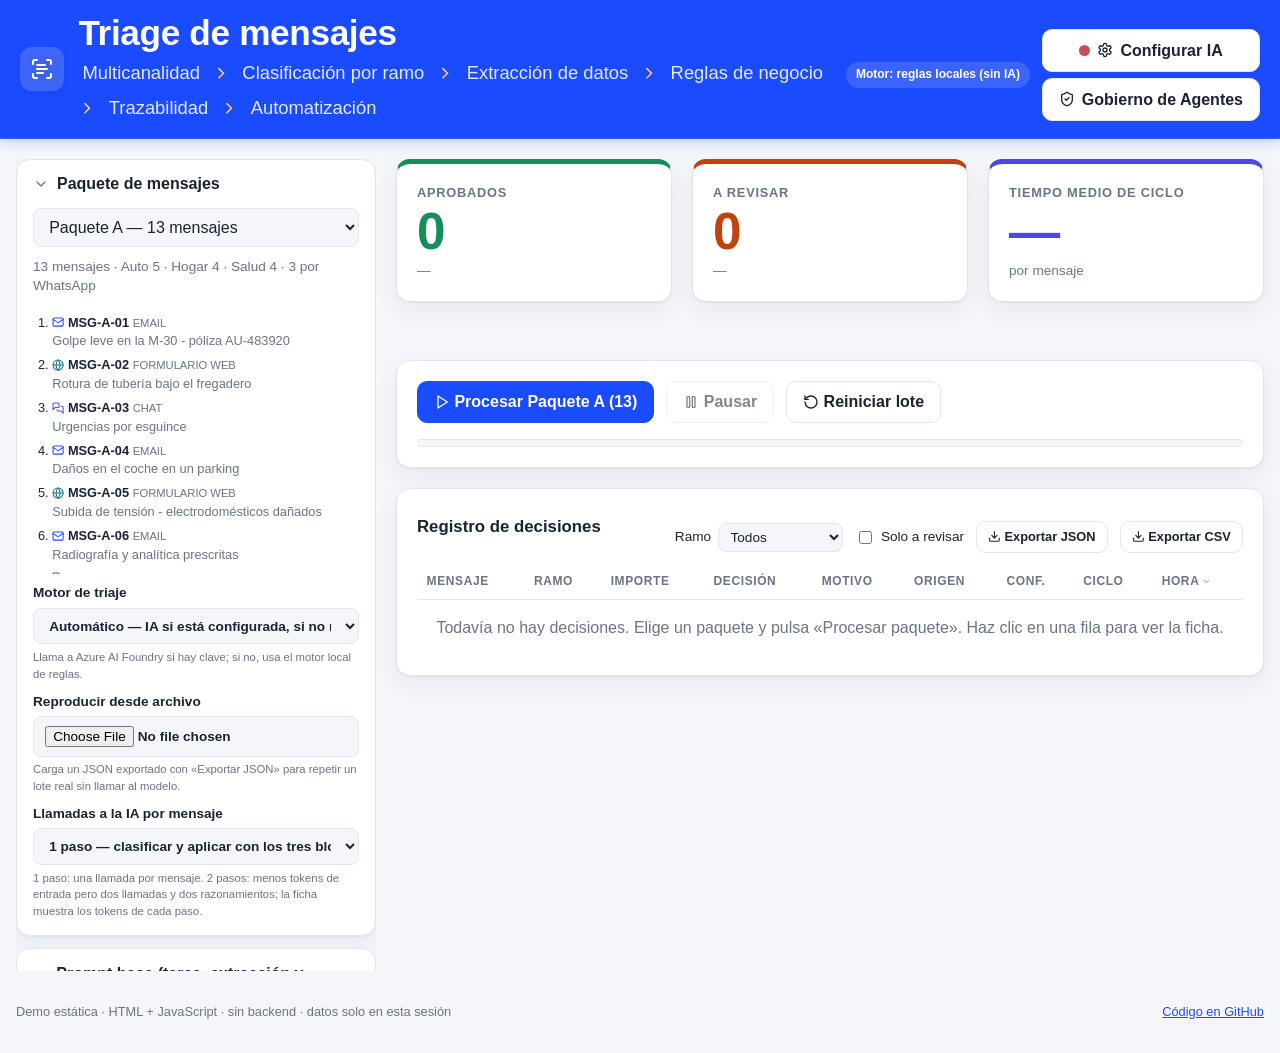
==== commit 25b513ad: "Panel Gobierno de Agentes (maqueta), iconos Lucide en toda la web y fase Trazabilidad - Cabecera: «R" ====
--- a/index.html
+++ b/index.html
@@ -10,27 +10,15 @@
 <body>
   <header class="topbar">
     <div class="brand">
-      <svg class="brand-icon" viewBox="0 0 48 48" width="60" height="60" aria-hidden="true" focusable="false">
-        <!-- documento con líneas de texto -->
-        <rect x="6" y="5" width="24" height="32" rx="3" fill="rgba(255,255,255,.16)" stroke="#fff" stroke-width="2"/>
-        <line x1="11" y1="13" x2="25" y2="13" stroke="#fff" stroke-width="2" stroke-linecap="round"/>
-        <line x1="11" y1="19" x2="25" y2="19" stroke="#fff" stroke-width="2" stroke-linecap="round"/>
-        <line x1="11" y1="25" x2="20" y2="25" stroke="#fff" stroke-width="2" stroke-linecap="round"/>
-        <!-- ramificación de clasificación -->
-        <path d="M30 21 H35 M35 21 V13 H41 M35 21 V29 H41" fill="none" stroke="#9fb6ff" stroke-width="2" stroke-linecap="round" stroke-linejoin="round"/>
-        <circle cx="42" cy="13" r="2.5" fill="#9fb6ff"/>
-        <circle cx="42" cy="29" r="2.5" fill="#9fb6ff"/>
-        <!-- destello de IA -->
-        <path d="M36 34 l1.6 3.4 3.4 1.6 -3.4 1.6 -1.6 3.4 -1.6 -3.4 -3.4 -1.6 3.4 -1.6 z" fill="#ffd166"/>
-      </svg>
+      <span class="brand-icon" data-lucide="scan-text" aria-hidden="true" focusable="false"></span>
       <div>
         <h1>Triage de mensajes</h1>
         <p class="subtitle" id="phases">
-          <button type="button" class="phase" data-phase="multicanal" aria-expanded="false">Multicanalidad</button><span class="arrow" aria-hidden="true">→</span>
-          <button type="button" class="phase" data-phase="ramo" aria-expanded="false">Clasificación por ramo</button><span class="arrow" aria-hidden="true">→</span>
-          <button type="button" class="phase" data-phase="datos" aria-expanded="false">Extracción de datos</button><span class="arrow" aria-hidden="true">→</span>
-          <button type="button" class="phase" data-phase="reglas" aria-expanded="false">Reglas de negocio</button><span class="arrow" aria-hidden="true">→</span>
-          <button type="button" class="phase" data-phase="registro" aria-expanded="false">Registro de decisiones</button><span class="arrow" aria-hidden="true">→</span>
+          <button type="button" class="phase" data-phase="multicanal" aria-expanded="false">Multicanalidad</button><span class="arrow" data-lucide="chevron-right" aria-hidden="true"></span>
+          <button type="button" class="phase" data-phase="ramo" aria-expanded="false">Clasificación por ramo</button><span class="arrow" data-lucide="chevron-right" aria-hidden="true"></span>
+          <button type="button" class="phase" data-phase="datos" aria-expanded="false">Extracción de datos</button><span class="arrow" data-lucide="chevron-right" aria-hidden="true"></span>
+          <button type="button" class="phase" data-phase="reglas" aria-expanded="false">Reglas de negocio</button><span class="arrow" data-lucide="chevron-right" aria-hidden="true"></span>
+          <button type="button" class="phase" data-phase="registro" aria-expanded="false">Trazabilidad</button><span class="arrow" data-lucide="chevron-right" aria-hidden="true"></span>
           <button type="button" class="phase" data-phase="automatizacion" aria-expanded="false">Automatización</button>
         </p>
       </div>
@@ -40,9 +28,12 @@
       <div class="phase-pop-caret" aria-hidden="true"></div>
       <div id="phase-pop-body" class="phase-pop-body"></div>
     </div>
-    <div class="row">
+    <div class="row topbar-actions">
       <span id="mode-badge" class="badge">Motor: reglas</span>
-      <button id="btn-toggle-config" class="btn btn-ghost btn-topbar" type="button" aria-expanded="false" aria-controls="config-panel"><span id="ai-dot" class="dot dot-off" aria-hidden="true"></span> ⚙ Configurar IA</button>
+      <div class="topbar-buttons">
+        <button id="btn-toggle-config" class="btn btn-topbar" type="button" aria-expanded="false" aria-controls="config-panel"><span id="ai-dot" class="dot dot-off" aria-hidden="true"></span> <span data-lucide="settings" aria-hidden="true"></span> Configurar IA</button>
+        <a href="gobierno.html" class="btn btn-topbar"><span data-lucide="shield-check" aria-hidden="true"></span> Gobierno de Agentes</a>
+      </div>
     </div>
   </header>
 
@@ -147,9 +138,9 @@
 
       <section class="card actions">
         <div class="row wrap">
-          <button id="btn-run" class="btn btn-primary" type="button">▶ Procesar paquete</button>
-          <button id="btn-pause" class="btn" type="button" disabled>⏸ Pausar</button>
-          <button id="btn-reset" class="btn btn-ghost" type="button">Reiniciar lote</button>
+          <button id="btn-run" class="btn btn-primary" type="button"><span data-lucide="play" aria-hidden="true"></span> Procesar paquete</button>
+          <button id="btn-pause" class="btn" type="button" disabled><span data-lucide="pause" aria-hidden="true"></span> Pausar</button>
+          <button id="btn-reset" class="btn btn-ghost" type="button"><span data-lucide="rotate-ccw" aria-hidden="true"></span> Reiniciar lote</button>
           <span id="run-status" class="status" role="status" aria-live="polite"></span>
         </div>
         <div class="progress" aria-hidden="true"><div id="progress-bar" class="progress-bar"></div></div>
@@ -169,8 +160,8 @@
               </select>
             </label>
             <label class="inline"><input id="filter-review" type="checkbox"> Solo a revisar</label>
-            <button id="btn-export-json" class="btn btn-ghost btn-sm" type="button">Exportar JSON</button>
-            <button id="btn-export-csv" class="btn btn-ghost btn-sm" type="button">Exportar CSV</button>
+            <button id="btn-export-json" class="btn btn-ghost btn-sm" type="button"><span data-lucide="download" aria-hidden="true"></span> Exportar JSON</button>
+            <button id="btn-export-csv" class="btn btn-ghost btn-sm" type="button"><span data-lucide="download" aria-hidden="true"></span> Exportar CSV</button>
           </div>
         </div>
         <div class="table-wrap">
@@ -203,7 +194,7 @@
         <h2 id="modal-title"></h2>
         <p id="modal-subtitle" class="muted"></p>
       </div>
-      <button id="modal-close" class="btn btn-ghost" type="button" aria-label="Cerrar">✕</button>
+      <button id="modal-close" class="btn btn-ghost" type="button" aria-label="Cerrar"><span data-lucide="x" aria-hidden="true"></span></button>
     </div>
     <div class="modal-body">
       <div class="modal-col">
@@ -234,6 +225,7 @@
     <a href="https://github.com/nachoenjuto/fnol-triage" target="_blank" rel="noopener">Código en GitHub</a>
   </footer>
 
+  <script src="icons.js"></script>
   <script src="data/mensajes.js"></script>
   <script src="data/resultados.js"></script>
   <script src="prompts.js"></script>
--- a/styles.css
+++ b/styles.css
@@ -20,6 +20,9 @@
   --radius: 14px;
   --shadow: 0 1px 2px rgba(20, 30, 60, .06), 0 8px 24px rgba(20, 30, 60, .06);
   color-scheme: light dark;
+  /* Iconos Lucide usados como mask-image (::before/::after no admiten <svg> inline) */
+  --icon-chevron-right: url("data:image/svg+xml,%3Csvg%20xmlns%3D%22http%3A//www.w3.org/2000/svg%22%20viewBox%3D%220%200%2024%2024%22%20fill%3D%22none%22%20stroke%3D%22black%22%20stroke-width%3D%222%22%20stroke-linecap%3D%22round%22%20stroke-linejoin%3D%22round%22%3E%3Cpath%20d%3D%22m9%2018%206-6-6-6%22/%3E%3C/svg%3E");
+  --icon-chevron-up: url("data:image/svg+xml,%3Csvg%20xmlns%3D%22http%3A//www.w3.org/2000/svg%22%20viewBox%3D%220%200%2024%2024%22%20fill%3D%22none%22%20stroke%3D%22black%22%20stroke-width%3D%222%22%20stroke-linecap%3D%22round%22%20stroke-linejoin%3D%22round%22%3E%3Cpath%20d%3D%22m18%2015-6-6-6%206%22/%3E%3C/svg%3E");
 }
 @media (prefers-color-scheme: dark) {
   :root {
@@ -31,6 +34,9 @@
 }
 
 * { box-sizing: border-box; }
+/* Iconos Lucide inline (icons.js → lucide()): 1em por defecto, hereda color del texto */
+svg.lucide-svg { width: 1em; height: 1em; flex: none; vertical-align: -.15em; }
+button svg.lucide-svg, a.btn svg.lucide-svg { vertical-align: -.15em; }
 html, body { margin: 0; }
 body { font-family: -apple-system, BlinkMacSystemFont, "Segoe UI", Inter, Roboto, sans-serif; background: var(--bg); color: var(--text); line-height: 1.45; }
 h1 { font-size: 2.2rem; margin: 0; letter-spacing: -.01em; line-height: 1.1; }
@@ -45,9 +51,11 @@
 
 .topbar { display: flex; align-items: center; justify-content: space-between; gap: 1rem; padding: .9rem 1.25rem; background: var(--header); color: #fff; border-bottom: 1px solid rgba(255,255,255,.12); position: sticky; top: 0; z-index: 5; box-shadow: 0 2px 12px rgba(27, 75, 255, .25); }
 .brand { display: flex; align-items: center; gap: .9rem; }
-.brand-icon { flex: none; filter: drop-shadow(0 2px 4px rgba(0,0,0,.25)); }
+/* svg.brand-icon (no solo .brand-icon): iguala la especificidad de svg.lucide-svg para que el
+   tamaño de 44px del logo no quede pisado por la regla global de iconos de 1em. */
+svg.brand-icon, .brand-icon { flex: none; width: 44px; height: 44px; padding: 10px; box-sizing: border-box; border-radius: 12px; background: rgba(255,255,255,.16); color: #fff; filter: drop-shadow(0 2px 4px rgba(0,0,0,.25)); }
 .subtitle { margin: .3rem 0 0; color: rgba(255,255,255,.88); font-size: 1.15rem; display: flex; flex-wrap: wrap; align-items: center; gap: .35rem .5rem; }
-.subtitle .arrow { color: #ffd166; font-weight: 700; }
+.subtitle .arrow { color: #ffd166; width: 1em; height: 1em; }
 /* Fases de la cabecera: botones con aspecto de texto que abren el panel de descripción */
 .phase { font: inherit; color: inherit; background: transparent; border: 0; padding: .1rem .45rem; margin: 0 -.2rem; border-radius: 6px; cursor: pointer; line-height: inherit; transition: background .12s, color .12s; }
 .phase:hover, .phase:focus-visible, .phase.is-active { background: rgba(255,255,255,.18); color: #ffd166; outline: none; }
@@ -78,9 +86,12 @@
 .phase-badge-logica { color: #0f4c5c; background: #e0f2f7; border-color: #7cc4d6; } .phase-badge-logica svg { color: #0e7490; }
 @media (prefers-color-scheme: dark) { .phase-badge-ia { color: #ffd166; background: #3a2c07; } .phase-badge-logica { color: #9fe1f2; background: #0b2f36; border-color: #17677c; } }
 @media (max-width: 600px) { .phase-pop { left: 1rem !important; right: 1rem; width: auto; } .phase-pop-caret { display: none; } .phase-list.cols { grid-template-columns: 1fr; } }
+.topbar-actions { align-items: flex-start; }
 .topbar .badge { background: rgba(255,255,255,.14); color: #fff; }
-.btn-topbar { background: #fff; color: var(--header); border-color: #fff; display: inline-flex; align-items: center; gap: .45rem; white-space: nowrap; }
-.btn-topbar:hover { background: #eef2ff; }
+.topbar-buttons { display: grid; gap: .4rem; }
+.btn-topbar { background: #fff; color: var(--header); border-color: #fff; display: inline-flex; align-items: center; justify-content: center; gap: .45rem; white-space: nowrap; text-decoration: none; }
+.btn-topbar:hover { background: #e4eaff; color: #1440d6; }
+.btn-topbar:focus-visible { outline: none; box-shadow: 0 0 0 2px #ffd166; }
 .dot { width: .7rem; height: .7rem; border-radius: 50%; display: inline-block; }
 .dot-on { background: #3a9d5d; }
 .dot-off { background: #c94f4f; }
@@ -102,7 +113,7 @@
 /* Secciones colapsables */
 .section { padding: 0; }
 .section > summary { cursor: pointer; padding: .8rem 1rem; font-weight: 700; list-style: none; display: flex; align-items: center; gap: .5rem; }
-.section > summary::before { content: '▸'; color: var(--muted); transition: transform .15s; }
+.section > summary::before { content: ''; display: inline-block; width: 1em; height: 1em; background: var(--muted); -webkit-mask: var(--icon-chevron-right) center / contain no-repeat; mask: var(--icon-chevron-right) center / contain no-repeat; transition: transform .15s; }
 .section[open] > summary::before { transform: rotate(90deg); }
 .section > summary::-webkit-details-marker { display: none; }
 .section-body { padding: 0 1rem 1rem; display: grid; gap: .6rem; }
@@ -179,8 +190,8 @@
 th { font-size: .75rem; text-transform: uppercase; letter-spacing: .05em; color: var(--muted); position: sticky; top: 0; background: var(--surface); }
 th[data-sort] { cursor: pointer; user-select: none; }
 th[data-sort]:hover { color: var(--text); }
-th[data-sort].sorted::after { content: ' ▲'; font-size: .7em; }
-th[data-sort].sorted[data-dir="desc"]::after { content: ' ▼'; }
+th[data-sort].sorted::after { content: ''; display: inline-block; width: .75em; height: .75em; margin-left: .25em; vertical-align: -.05em; background: currentColor; -webkit-mask: var(--icon-chevron-up) center / contain no-repeat; mask: var(--icon-chevron-up) center / contain no-repeat; }
+th[data-sort].sorted[data-dir="desc"]::after { transform: rotate(180deg); }
 td.motivo { white-space: normal; min-width: 260px; max-width: 480px; }
 tbody tr { cursor: pointer; }
 tbody tr:hover { background: var(--bg); }
@@ -194,7 +205,7 @@
 .pill-ramo-hogar { background: var(--hogar-bg); color: var(--hogar); }
 .pill-ramo-salud { background: var(--salud-bg); color: var(--salud); }
 .pill-ramo-indeterminado { background: var(--bg); color: var(--muted); border: 1px solid var(--border); }
-.mark { font-size: .8rem; font-weight: 700; }
+.mark { font-size: .8rem; font-weight: 700; display: inline-flex; align-items: center; gap: .2rem; }
 .mark.ok { color: var(--ok); }
 .mark.ko { color: var(--review); }
 
@@ -215,7 +226,7 @@
 .criterios { list-style: none; margin: 0; padding: 0; display: grid; gap: .5rem; font-size: .85rem; }
 .crit { display: flex; gap: .6rem; padding: .5rem .6rem; border-radius: 8px; border: 1px solid var(--border); }
 .crit small { color: var(--muted); }
-.crit-icon { font-weight: 800; width: 1.2rem; text-align: center; }
+.crit-icon { flex: none; width: 1.2rem; display: inline-flex; align-items: center; justify-content: center; }
 .crit-cumple { background: var(--ok-bg); } .crit-cumple .crit-icon { color: var(--ok); }
 .crit-incumple { background: var(--review-bg); } .crit-incumple .crit-icon { color: var(--review); }
 .crit-no_aplica { opacity: .7; } .crit-no_aplica .crit-icon { color: var(--muted); }
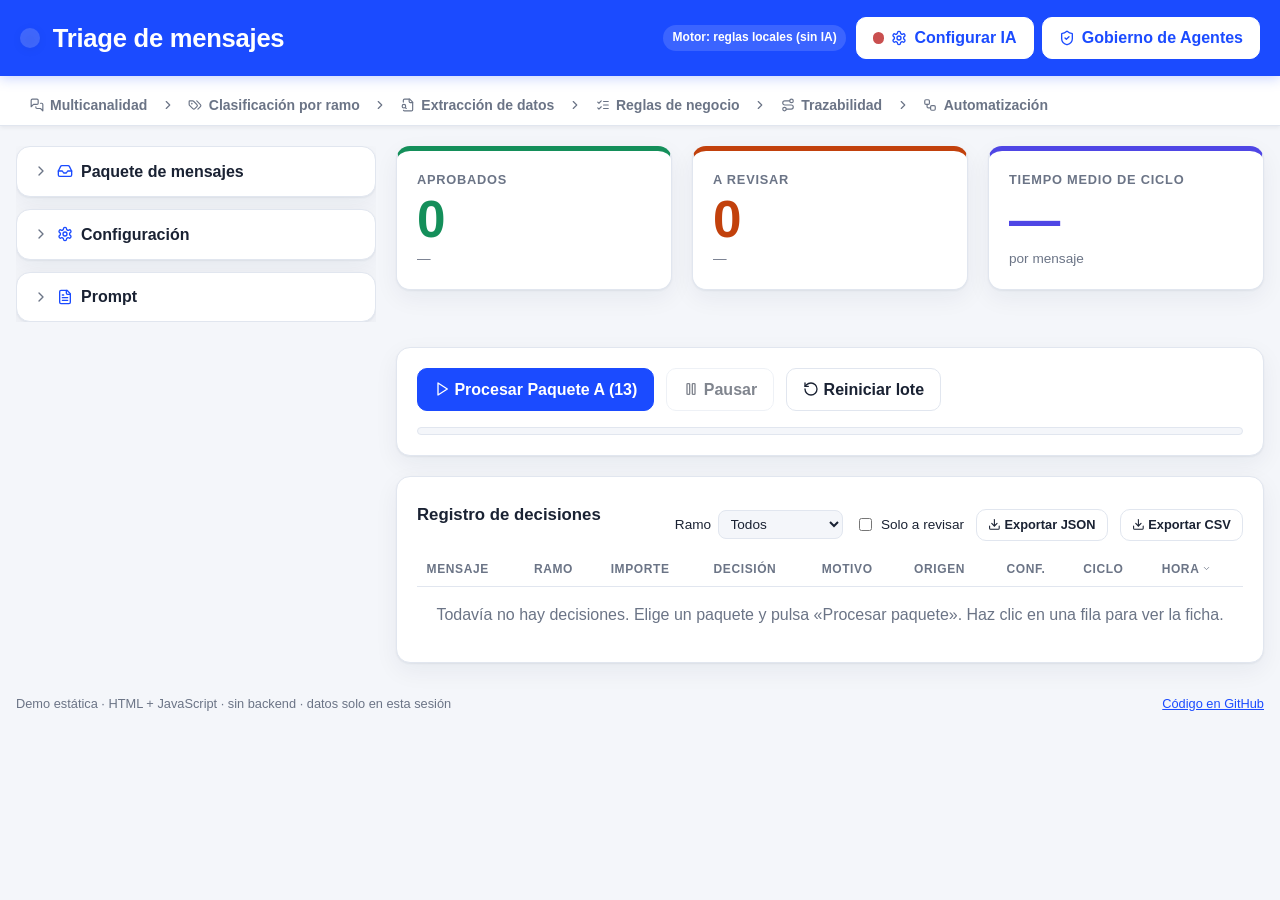
==== commit ad18f22f: "Unificar cabecera de index.html y gobierno.html, y reorganizar el sidebar de prompts Cabecera compar" ====
--- a/index.html
+++ b/index.html
@@ -6,6 +6,7 @@
   <title>Triage de mensajes — seguros</title>
   <meta name="description" content="Demo de triaje multicanal de mensajes de clientes de una aseguradora: clasificación por ramo, extracción de datos y aplicación de reglas con Azure AI Foundry.">
   <link rel="stylesheet" href="styles.css">
+  <link rel="stylesheet" href="header.css">
 </head>
 <body>
   <header class="topbar">
@@ -13,20 +14,7 @@
       <span class="brand-icon" data-lucide="scan-text" aria-hidden="true" focusable="false"></span>
       <div>
         <h1>Triage de mensajes</h1>
-        <p class="subtitle" id="phases">
-          <button type="button" class="phase" data-phase="multicanal" aria-expanded="false">Multicanalidad</button><span class="arrow" data-lucide="chevron-right" aria-hidden="true"></span>
-          <button type="button" class="phase" data-phase="ramo" aria-expanded="false">Clasificación por ramo</button><span class="arrow" data-lucide="chevron-right" aria-hidden="true"></span>
-          <button type="button" class="phase" data-phase="datos" aria-expanded="false">Extracción de datos</button><span class="arrow" data-lucide="chevron-right" aria-hidden="true"></span>
-          <button type="button" class="phase" data-phase="reglas" aria-expanded="false">Reglas de negocio</button><span class="arrow" data-lucide="chevron-right" aria-hidden="true"></span>
-          <button type="button" class="phase" data-phase="registro" aria-expanded="false">Trazabilidad</button><span class="arrow" data-lucide="chevron-right" aria-hidden="true"></span>
-          <button type="button" class="phase" data-phase="automatizacion" aria-expanded="false">Automatización</button>
-        </p>
-      </div>
-    </div>
-    <!-- Panel emergente con la descripción de la fase (se rellena en app.js) -->
-    <div id="phase-pop" class="phase-pop" role="tooltip" hidden>
-      <div class="phase-pop-caret" aria-hidden="true"></div>
-      <div id="phase-pop-body" class="phase-pop-body"></div>
+      </div>
     </div>
     <div class="row topbar-actions">
       <span id="mode-badge" class="badge">Motor: reglas</span>
@@ -36,6 +24,21 @@
       </div>
     </div>
   </header>
+
+  <!-- Fases del proceso: breadcrumb con ficha explicativa al pasar el ratón / clic -->
+  <nav class="submenu" id="phases" aria-label="Fases del proceso">
+    <button type="button" class="phase" data-phase="multicanal" aria-expanded="false"><span data-lucide="messages-square" aria-hidden="true"></span> Multicanalidad</button><span class="arrow" data-lucide="chevron-right" aria-hidden="true"></span>
+    <button type="button" class="phase" data-phase="ramo" aria-expanded="false"><span data-lucide="tags" aria-hidden="true"></span> Clasificación por ramo</button><span class="arrow" data-lucide="chevron-right" aria-hidden="true"></span>
+    <button type="button" class="phase" data-phase="datos" aria-expanded="false"><span data-lucide="file-search" aria-hidden="true"></span> Extracción de datos</button><span class="arrow" data-lucide="chevron-right" aria-hidden="true"></span>
+    <button type="button" class="phase" data-phase="reglas" aria-expanded="false"><span data-lucide="list-checks" aria-hidden="true"></span> Reglas de negocio</button><span class="arrow" data-lucide="chevron-right" aria-hidden="true"></span>
+    <button type="button" class="phase" data-phase="registro" aria-expanded="false"><span data-lucide="route" aria-hidden="true"></span> Trazabilidad</button><span class="arrow" data-lucide="chevron-right" aria-hidden="true"></span>
+    <button type="button" class="phase" data-phase="automatizacion" aria-expanded="false"><span data-lucide="workflow" aria-hidden="true"></span> Automatización</button>
+    <!-- Panel emergente con la descripción de la fase (se rellena en app.js) -->
+    <div id="phase-pop" class="phase-pop" role="tooltip" hidden>
+      <div class="phase-pop-caret" aria-hidden="true"></div>
+      <div id="phase-pop-body" class="phase-pop-body"></div>
+    </div>
+  </nav>
 
   <!-- Conexión Azure AI Foundry (arriba, plegable) -->
   <section id="config-panel" class="card config" hidden>
@@ -82,12 +85,17 @@
   <div class="layout">
     <!-- Barra lateral de ajustes -->
     <aside class="sidebar" aria-label="Ajustes">
-      <details class="card section" open>
-        <summary>Paquete de mensajes</summary>
+      <details class="card section">
+        <summary><span class="section-ico" data-lucide="inbox" aria-hidden="true"></span> Paquete de mensajes</summary>
         <div class="section-body">
           <select id="sel-paquete" aria-label="Paquete de mensajes"></select>
           <p id="paquete-desc" class="hint"></p>
           <ol id="paquete-lista" class="msg-list"></ol>
+        </div>
+      </details>
+      <details class="card section">
+        <summary><span class="section-ico" data-lucide="settings" aria-hidden="true"></span> Configuración</summary>
+        <div class="section-body">
           <label>
             <span>Motor de triaje</span>
             <select id="sel-motor">
@@ -112,7 +120,10 @@
           </label>
         </div>
       </details>
-      <div id="prompt-sections"></div>
+      <details class="card section">
+        <summary><span class="section-ico" data-lucide="file-text" aria-hidden="true"></span> Prompt</summary>
+        <div class="section-body" id="prompt-sections"></div>
+      </details>
     </aside>
 
     <!-- Panel principal -->
--- a/styles.css
+++ b/styles.css
@@ -39,7 +39,6 @@
 button svg.lucide-svg, a.btn svg.lucide-svg { vertical-align: -.15em; }
 html, body { margin: 0; }
 body { font-family: -apple-system, BlinkMacSystemFont, "Segoe UI", Inter, Roboto, sans-serif; background: var(--bg); color: var(--text); line-height: 1.45; }
-h1 { font-size: 2.2rem; margin: 0; letter-spacing: -.01em; line-height: 1.1; }
 h2 { font-size: 1.05rem; margin: 0 0 .5rem; }
 h3 { font-size: .8rem; text-transform: uppercase; letter-spacing: .06em; color: var(--muted); margin: 1rem 0 .4rem; }
 .modal h3 { font-size: .95rem; letter-spacing: .04em; color: var(--text); margin: 1.25rem 0 .6rem; padding: 0 0 .35rem .6rem; border-bottom: 2px solid var(--border); border-left: 4px solid var(--primary); line-height: 1.2; }
@@ -49,18 +48,13 @@
 a { color: var(--primary); }
 .small { font-size: .8rem; }
 
-.topbar { display: flex; align-items: center; justify-content: space-between; gap: 1rem; padding: .9rem 1.25rem; background: var(--header); color: #fff; border-bottom: 1px solid rgba(255,255,255,.12); position: sticky; top: 0; z-index: 5; box-shadow: 0 2px 12px rgba(27, 75, 255, .25); }
-.brand { display: flex; align-items: center; gap: .9rem; }
-/* svg.brand-icon (no solo .brand-icon): iguala la especificidad de svg.lucide-svg para que el
-   tamaño de 44px del logo no quede pisado por la regla global de iconos de 1em. */
-svg.brand-icon, .brand-icon { flex: none; width: 44px; height: 44px; padding: 10px; box-sizing: border-box; border-radius: 12px; background: rgba(255,255,255,.16); color: #fff; filter: drop-shadow(0 2px 4px rgba(0,0,0,.25)); }
-.subtitle { margin: .3rem 0 0; color: rgba(255,255,255,.88); font-size: 1.15rem; display: flex; flex-wrap: wrap; align-items: center; gap: .35rem .5rem; }
-.subtitle .arrow { color: #ffd166; width: 1em; height: 1em; }
-/* Fases de la cabecera: botones con aspecto de texto que abren el panel de descripción */
-.phase { font: inherit; color: inherit; background: transparent; border: 0; padding: .1rem .45rem; margin: 0 -.2rem; border-radius: 6px; cursor: pointer; line-height: inherit; transition: background .12s, color .12s; }
-.phase:hover, .phase:focus-visible, .phase.is-active { background: rgba(255,255,255,.18); color: #ffd166; outline: none; }
-.phase:focus-visible { box-shadow: 0 0 0 2px #ffd166; }
-.phase-pop { position: absolute; top: calc(100% + 10px); left: 0; width: min(440px, calc(100vw - 2rem)); background: var(--surface); color: var(--text); border: 1px solid var(--border); border-radius: 12px; box-shadow: 0 12px 32px rgba(10, 20, 50, .28); z-index: 6; }
+/* .topbar, .brand, .brand-icon y los botones de cabecera están en header.css (compartido con gobierno.html) */
+/* Barra de submenú (fases del proceso): botones tipo breadcrumb sobre la barra clara .submenu */
+.submenu .arrow { color: var(--muted); width: 1em; height: 1em; flex: none; }
+.phase { font: inherit; font-weight: 600; color: var(--muted); background: transparent; border: 0; padding: .6rem .6rem; margin: 0; border-radius: 6px; cursor: pointer; line-height: inherit; white-space: nowrap; display: inline-flex; align-items: center; gap: .4rem; transition: background .12s, color .12s; }
+.phase:hover, .phase:focus-visible, .phase.is-active { background: var(--bg); color: var(--primary); outline: none; }
+.phase:focus-visible { box-shadow: 0 0 0 2px var(--primary); }
+.phase-pop { position: fixed; left: 0; width: min(440px, calc(100vw - 2rem)); background: var(--surface); color: var(--text); border: 1px solid var(--border); border-radius: 12px; box-shadow: 0 12px 32px rgba(10, 20, 50, .28); z-index: 6; }
 .phase-pop-body { padding: 1rem 1.1rem 1.1rem; max-height: 70vh; overflow-y: auto; }
 .phase-pop-caret { position: absolute; top: -7px; left: 24px; width: 12px; height: 12px; background: var(--surface); border-left: 1px solid var(--border); border-top: 1px solid var(--border); transform: rotate(45deg); }
 .phase-pop h3 { margin: 0 0 .35rem; font-size: 1rem; text-transform: none; letter-spacing: 0; color: var(--primary); }
@@ -86,12 +80,8 @@
 .phase-badge-logica { color: #0f4c5c; background: #e0f2f7; border-color: #7cc4d6; } .phase-badge-logica svg { color: #0e7490; }
 @media (prefers-color-scheme: dark) { .phase-badge-ia { color: #ffd166; background: #3a2c07; } .phase-badge-logica { color: #9fe1f2; background: #0b2f36; border-color: #17677c; } }
 @media (max-width: 600px) { .phase-pop { left: 1rem !important; right: 1rem; width: auto; } .phase-pop-caret { display: none; } .phase-list.cols { grid-template-columns: 1fr; } }
-.topbar-actions { align-items: flex-start; }
 .topbar .badge { background: rgba(255,255,255,.14); color: #fff; }
-.topbar-buttons { display: grid; gap: .4rem; }
-.btn-topbar { background: #fff; color: var(--header); border-color: #fff; display: inline-flex; align-items: center; justify-content: center; gap: .45rem; white-space: nowrap; text-decoration: none; }
-.btn-topbar:hover { background: #e4eaff; color: #1440d6; }
-.btn-topbar:focus-visible { outline: none; box-shadow: 0 0 0 2px #ffd166; }
+.topbar-buttons { display: flex; align-items: center; gap: .5rem; flex-wrap: wrap; }
 .dot { width: .7rem; height: .7rem; border-radius: 50%; display: inline-block; }
 .dot-on { background: #3a9d5d; }
 .dot-off { background: #c94f4f; }
@@ -102,7 +92,6 @@
 /* Layout dos columnas */
 .layout { display: grid; grid-template-columns: 360px minmax(0, 1fr); gap: 1.25rem; padding: 1.25rem 1rem 2rem; align-items: start; }
 .sidebar { display: grid; gap: .75rem; position: sticky; top: 4.5rem; max-height: calc(100vh - 5.5rem); overflow-y: auto; }
-#prompt-sections { display: grid; gap: .75rem; }
 .content { display: grid; gap: 1.25rem; min-width: 0; }
 .content > * { min-width: 0; }
 @media (max-width: 960px) {
@@ -116,6 +105,8 @@
 .section > summary::before { content: ''; display: inline-block; width: 1em; height: 1em; background: var(--muted); -webkit-mask: var(--icon-chevron-right) center / contain no-repeat; mask: var(--icon-chevron-right) center / contain no-repeat; transition: transform .15s; }
 .section[open] > summary::before { transform: rotate(90deg); }
 .section > summary::-webkit-details-marker { display: none; }
+.section-ico { flex: none; width: 1.1em; height: 1.1em; color: var(--primary); vertical-align: -.15em; }
+.prompt-base h3 { display: flex; align-items: center; gap: .4rem; margin: 0; }
 .section-body { padding: 0 1rem 1rem; display: grid; gap: .6rem; }
 .edited-flag { font-size: .7rem; font-weight: 600; color: var(--review); background: var(--review-bg); padding: .1rem .45rem; border-radius: 999px; }
 .msg-list { margin: 0; padding-left: 1.2rem; font-size: .8rem; display: grid; gap: .35rem; max-height: 260px; overflow-y: auto; }
@@ -233,6 +224,6 @@
 .raw { font-size: .75rem; white-space: pre-wrap; background: var(--bg); border: 1px solid var(--border); border-radius: 8px; padding: .6rem; max-height: 260px; overflow: auto; }
 
 .footer { display: flex; justify-content: space-between; gap: 1rem; flex-wrap: wrap; padding: 0 1rem 2rem; font-size: .8rem; color: var(--muted); }
-@media (max-width: 600px) { .counter-value { font-size: 2.4rem; } .topbar { flex-direction: column; align-items: flex-start; } }
+@media (max-width: 600px) { .counter-value { font-size: 2.4rem; } }
 
 .ramo-criterios { margin: .25rem 0 0; padding-left: 1.2rem; font-size: .85rem; display: grid; gap: .2rem; }
--- a/header.css
+++ b/header.css
@@ -0,0 +1,24 @@
+/* Cabecera compartida por index.html y gobierno.html: cabecera azul (.topbar) + barra
+   clara de submenú (.submenu en index, .tabs en gobierno). Usa los mismos nombres de
+   clase que ya existen en cada página (selectores combinados) para no tocar su JS. */
+
+.topbar { display: flex; align-items: center; justify-content: space-between; gap: 1rem; min-height: 76px; padding: .8rem 1.25rem; background: var(--header); color: #fff; position: sticky; top: 0; z-index: 5; box-shadow: 0 2px 12px rgba(27, 75, 255, .25); }
+.brand { display: flex; align-items: center; gap: .8rem; flex: none; }
+.brand-icon, .brand-ico { flex: none; width: 44px; height: 44px; padding: 10px; box-sizing: border-box; border-radius: 12px; background: rgba(255,255,255,.16); color: #fff; display: grid; place-items: center; filter: drop-shadow(0 2px 4px rgba(0,0,0,.25)); }
+.brand-icon svg, .brand-ico svg { width: 24px; height: 24px; }
+.brand h1 { font-size: 1.6rem; margin: 0; letter-spacing: -.01em; line-height: 1.1; white-space: nowrap; }
+
+.topbar-actions, .topbar .right { display: flex; align-items: center; justify-content: flex-end; gap: .6rem; flex-wrap: wrap; flex: 1 1 auto; min-width: 0; margin-top: 0; }
+
+.btn-topbar, .btn-white { background: #fff; color: var(--header); border-color: #fff; display: inline-flex; align-items: center; justify-content: center; gap: .45rem; white-space: nowrap; text-decoration: none; }
+.btn-topbar:hover, .btn-white:hover { background: #e4eaff; color: #1440d6; }
+.btn-topbar:focus-visible, .btn-white:focus-visible { outline: none; box-shadow: 0 0 0 2px #ffd166; }
+
+/* font-size fijo: index.html (body 16px) y gobierno.html (body 14px) parten de bases distintas;
+   se fija aquí para que el texto y los iconos del menú horizontal midan igual en las dos páginas. */
+.submenu, .tabs { display: flex; align-items: center; gap: .25rem; padding: .6rem 1.25rem 0; background: var(--surface); border-bottom: 1px solid var(--border); box-shadow: 0 2px 4px rgba(15, 23, 42, .06); overflow-x: auto; position: sticky; top: var(--top-h, 63px); z-index: 4; font-size: 14px; }
+
+@media (max-width: 600px) {
+  .topbar { flex-direction: column; align-items: flex-start; }
+  .submenu, .tabs { position: static; top: 0; }
+}
